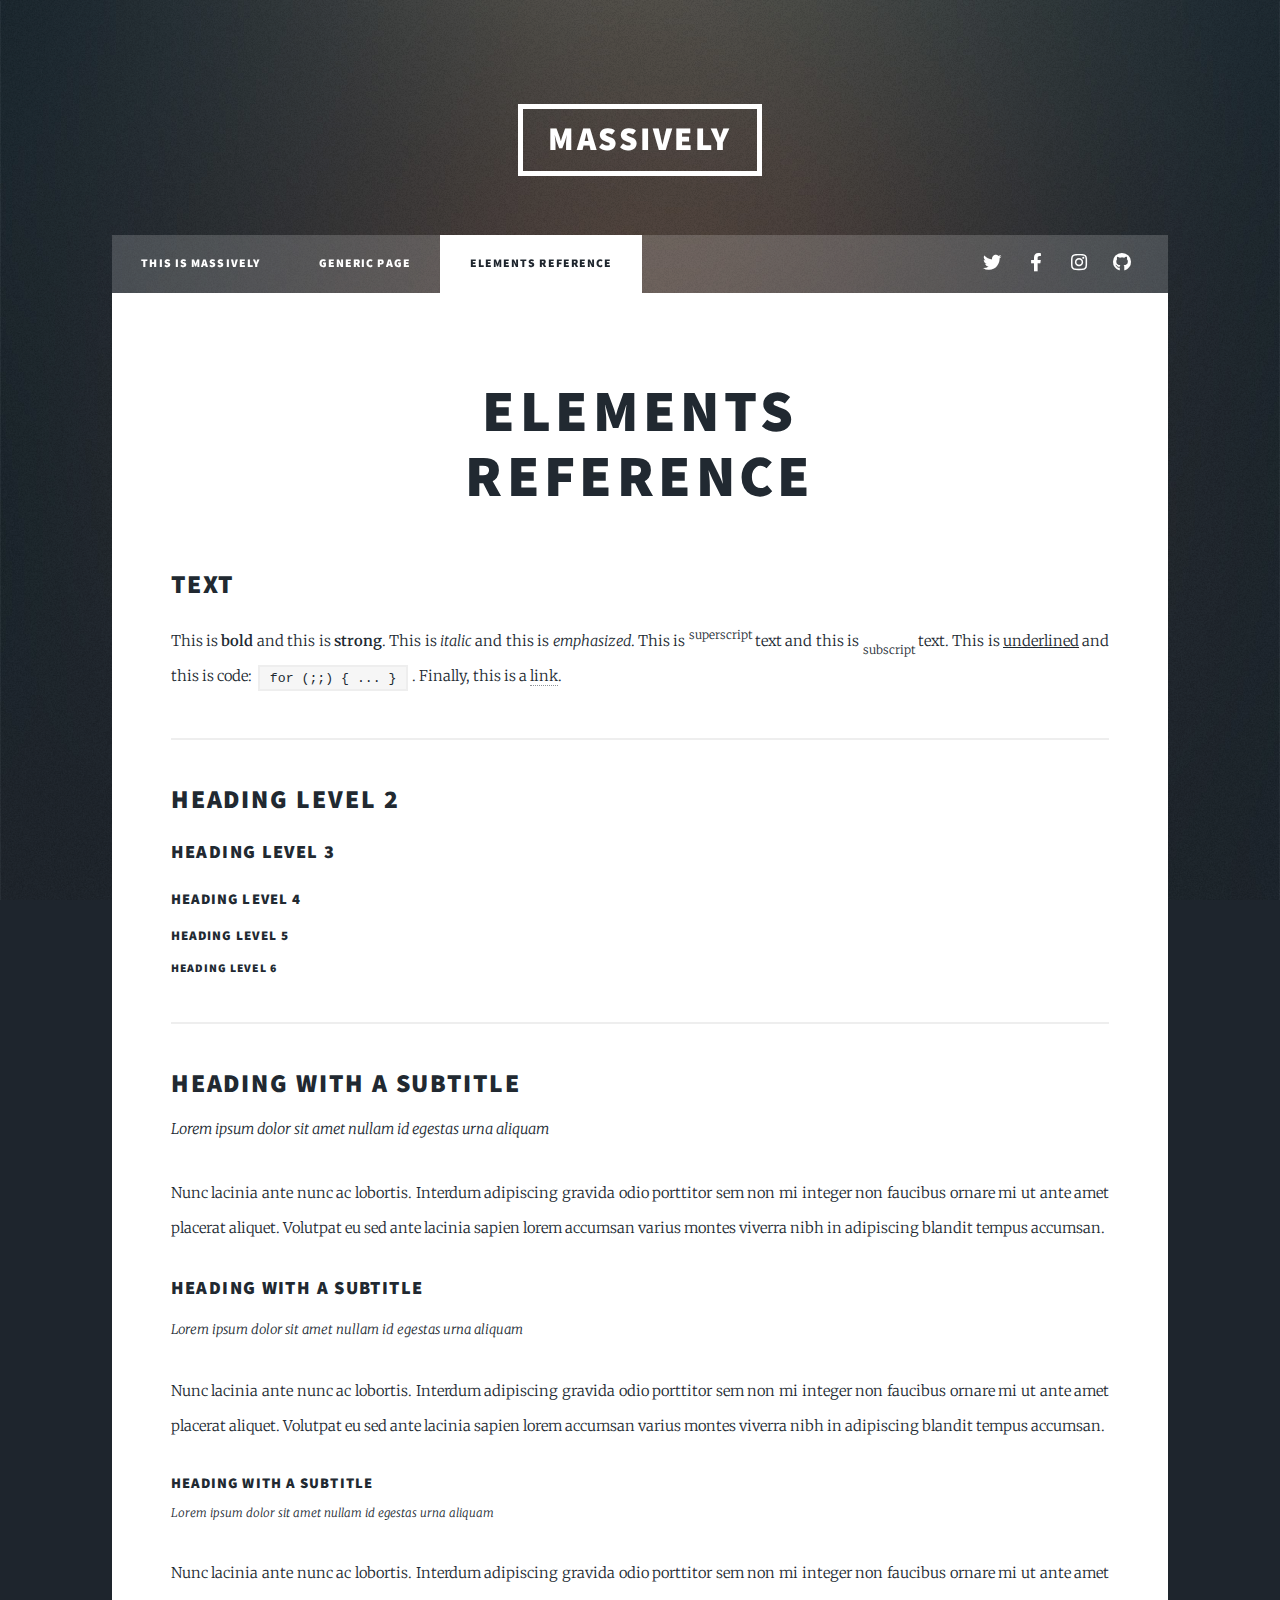
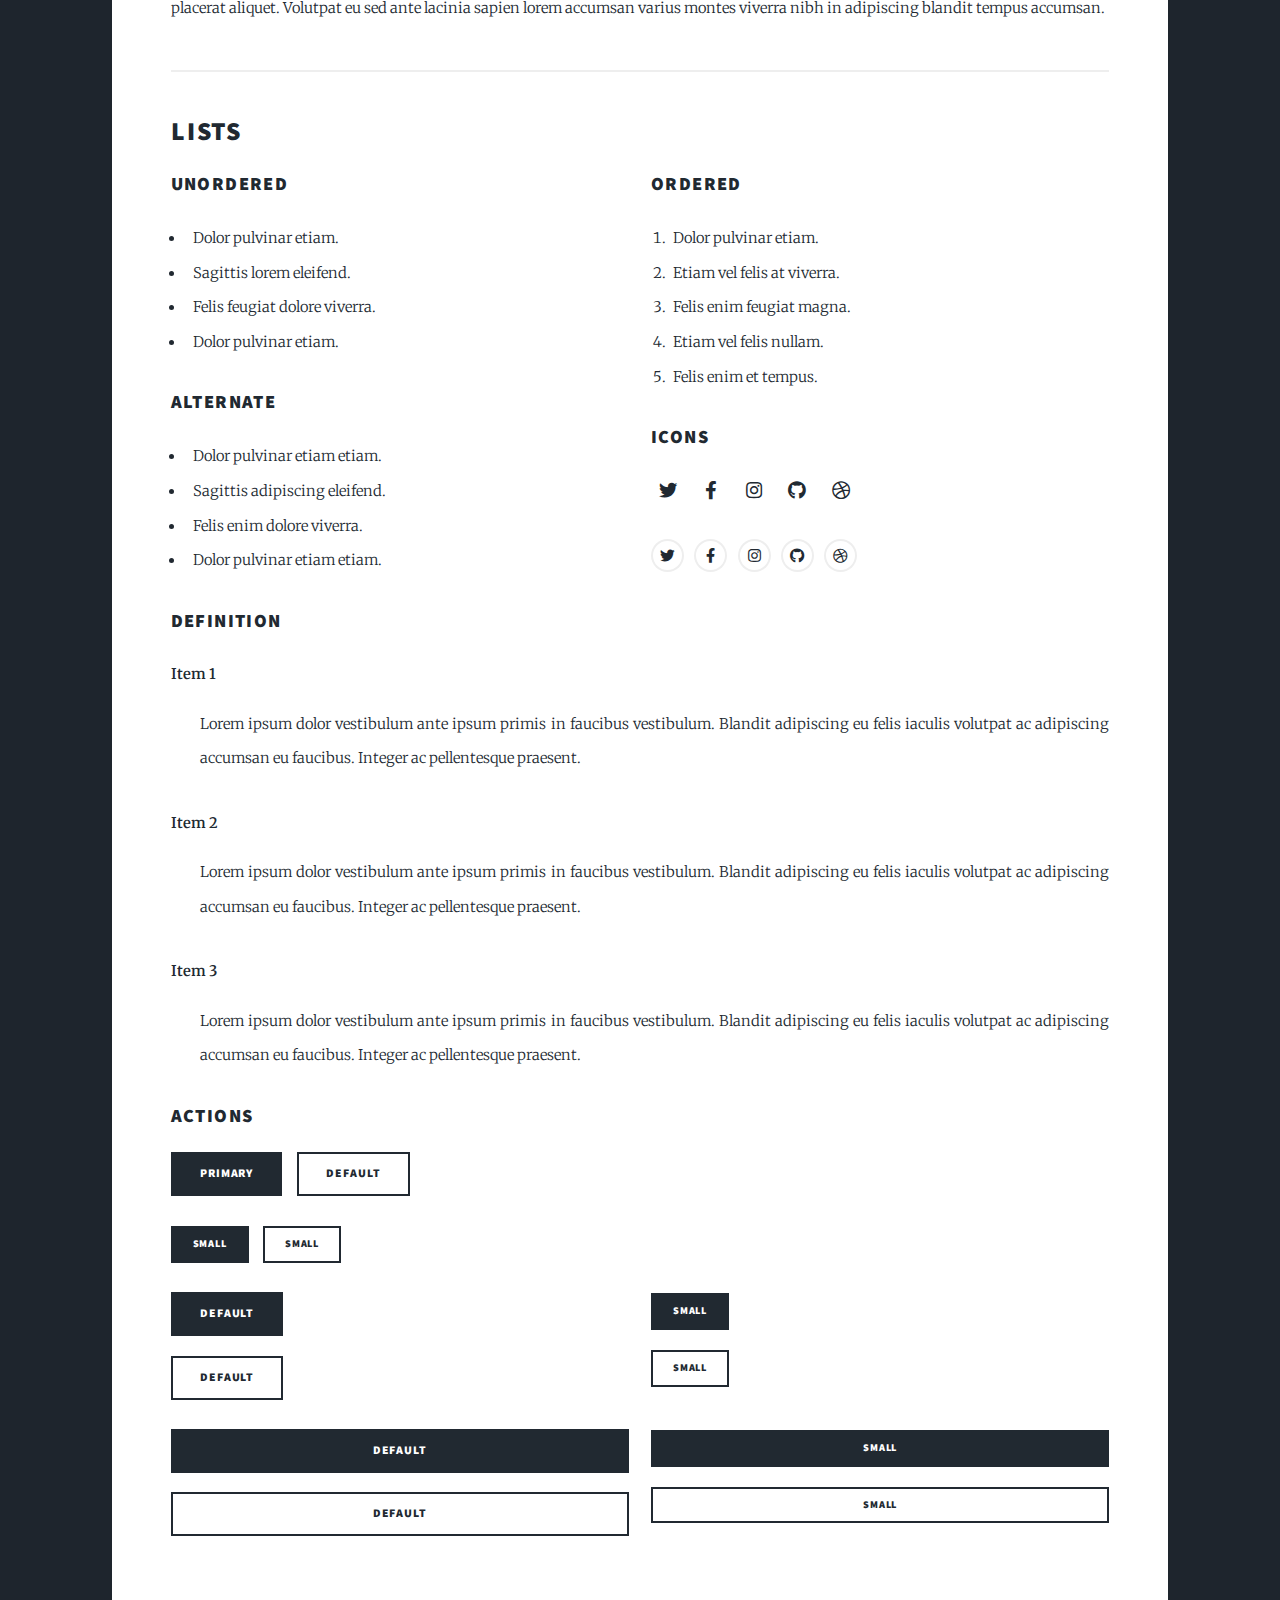
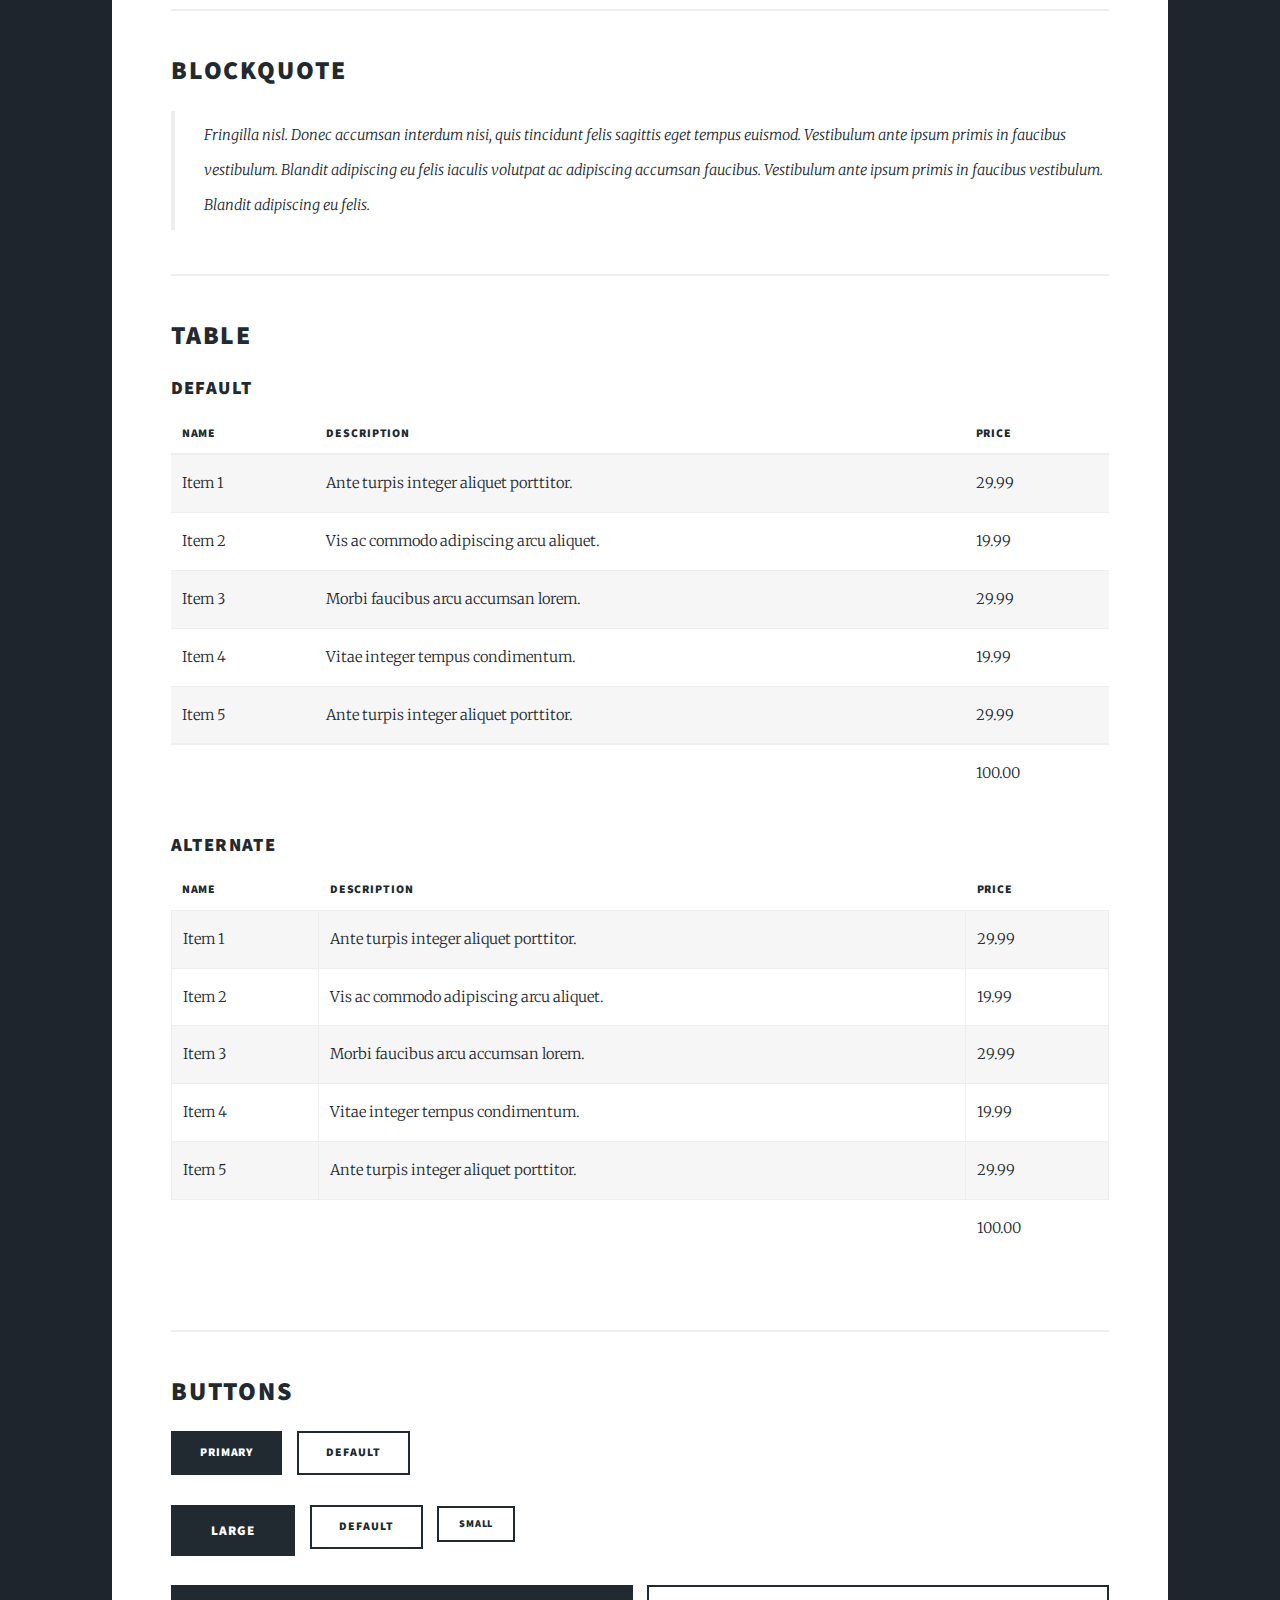
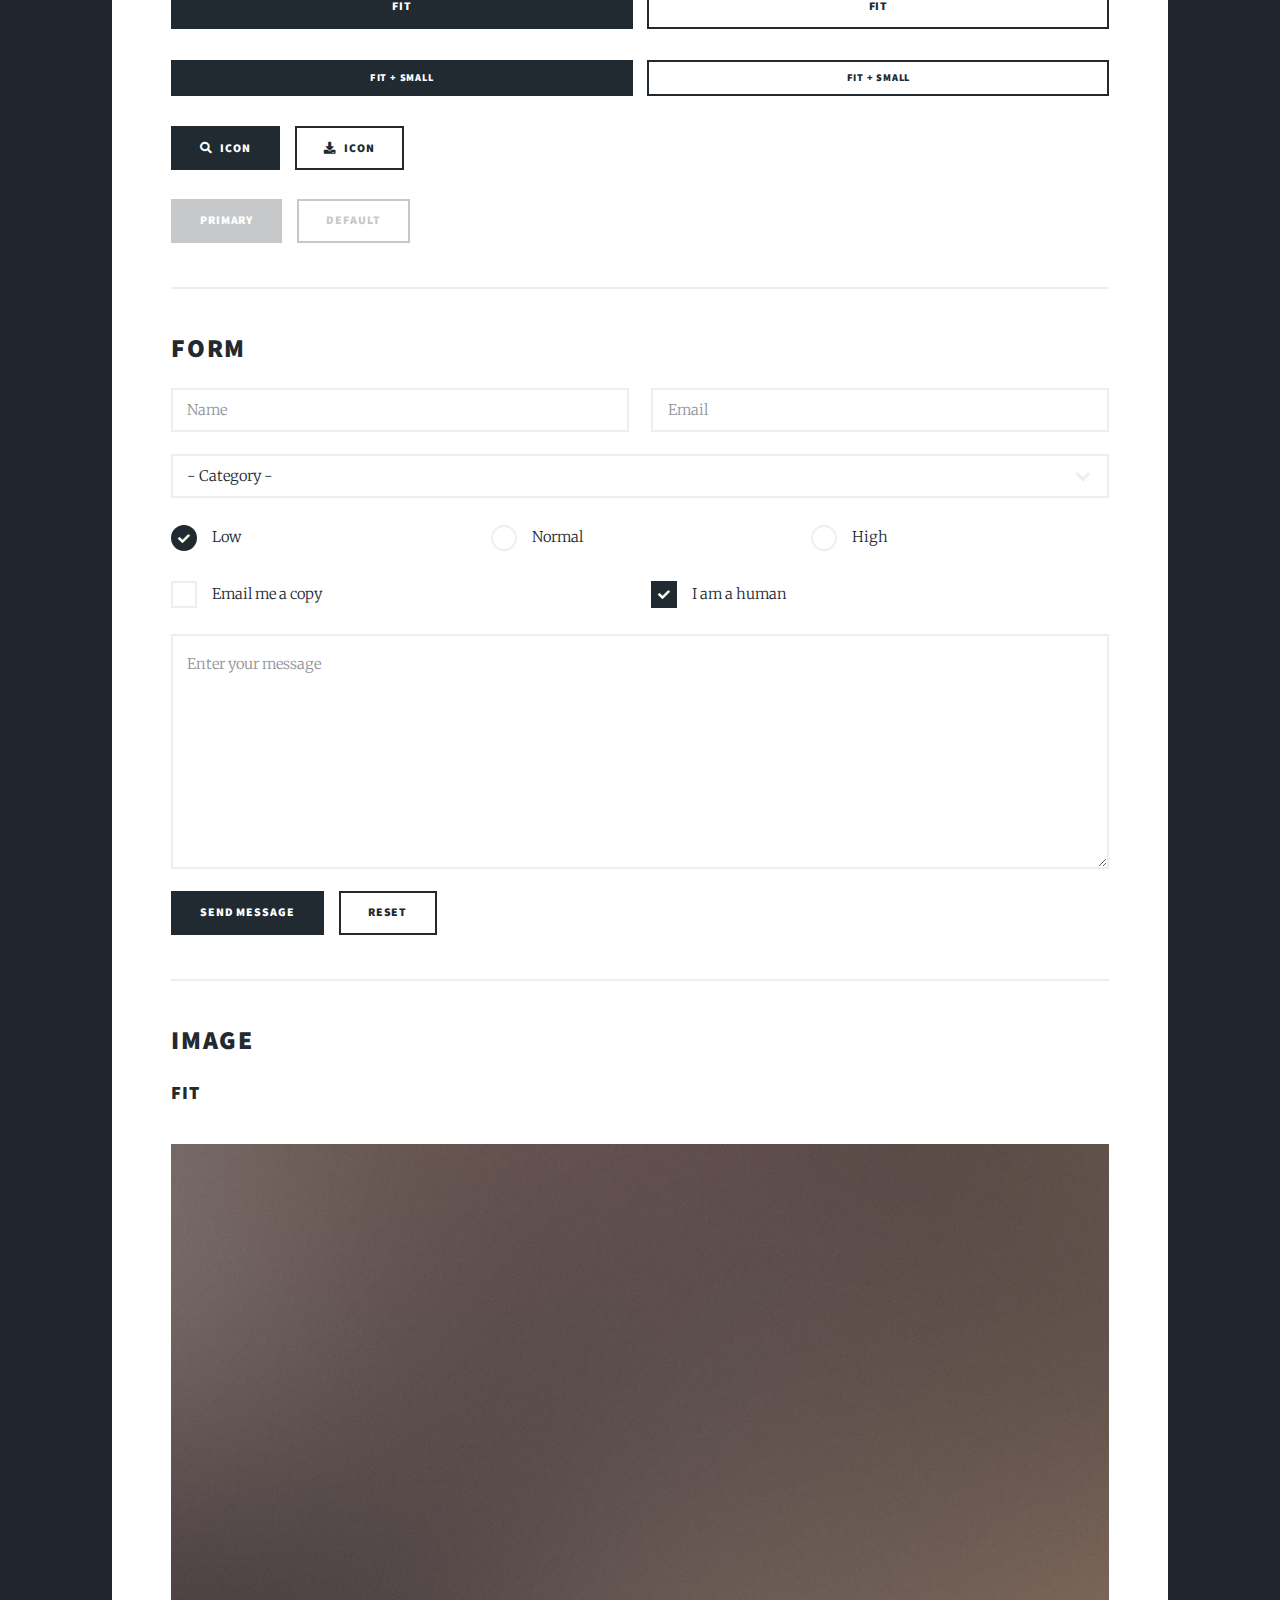
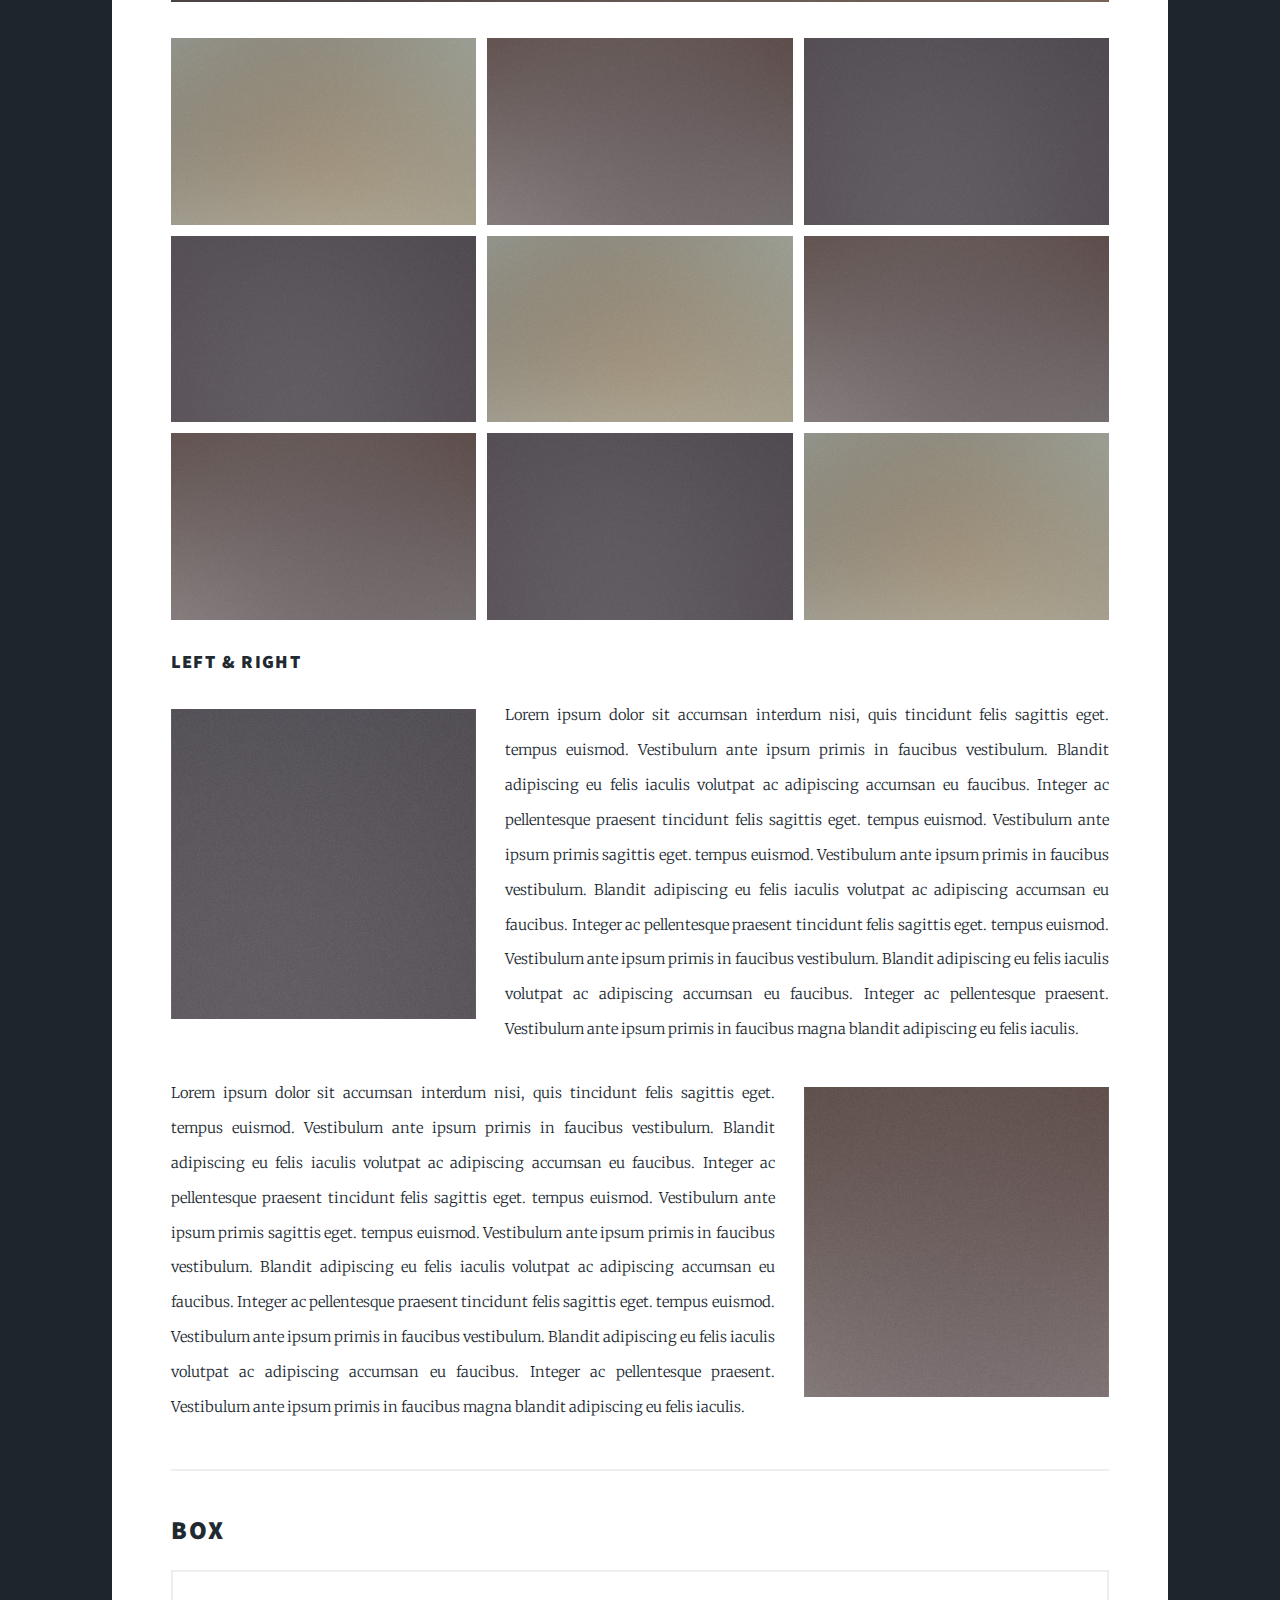
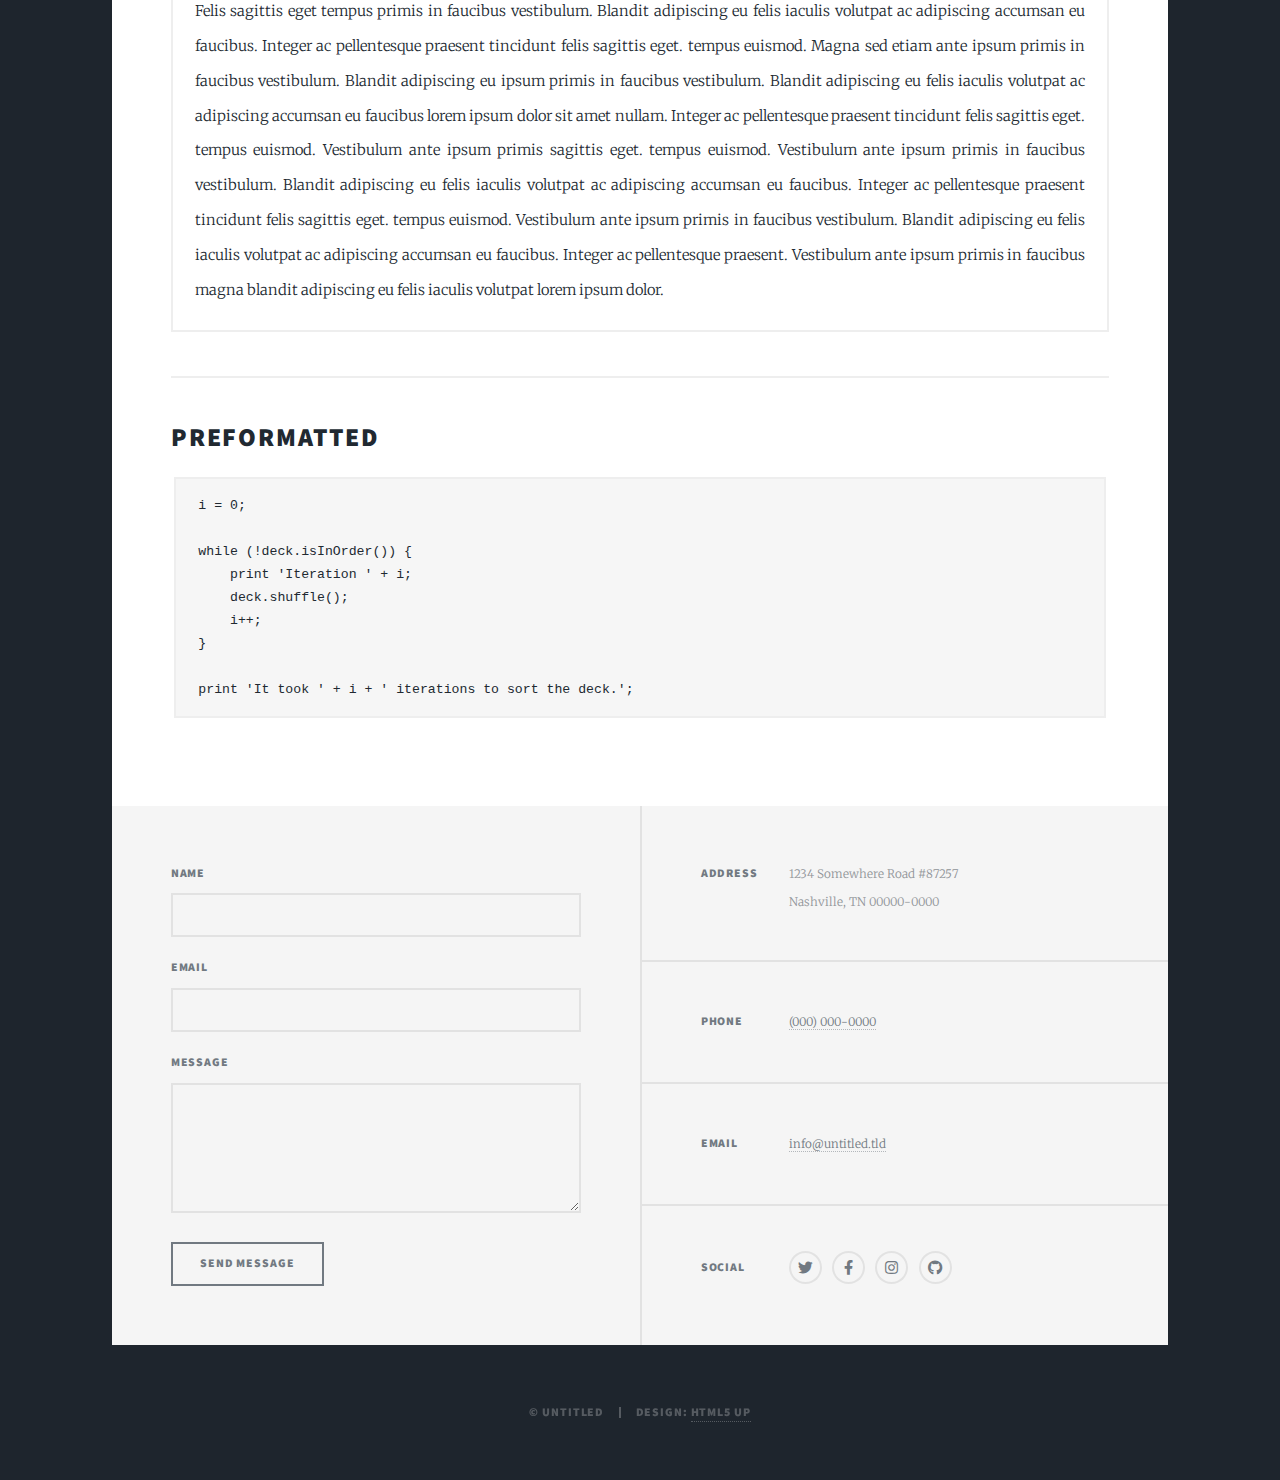
==== elements.html @ 5f114309 "Creation of website" ====
<!DOCTYPE HTML>
<!--
	Massively by HTML5 UP
	html5up.net | @ajlkn
	Free for personal and commercial use under the CCA 3.0 license (html5up.net/license)
-->
<html>
	<head>
		<title>Elements Reference - Massively by HTML5 UP</title>
		<meta charset="utf-8" />
		<meta name="viewport" content="width=device-width, initial-scale=1, user-scalable=no" />
		<link rel="stylesheet" href="assets/css/main.css" />
		<noscript><link rel="stylesheet" href="assets/css/noscript.css" /></noscript>
	</head>
	<body class="is-preload">

		<!-- Wrapper -->
			<div id="wrapper">

				<!-- Header -->
					<header id="header">
						<a href="index.html" class="logo">Massively</a>
					</header>

				<!-- Nav -->
					<nav id="nav">
						<ul class="links">
							<li><a href="index.html">This is Massively</a></li>
							<li><a href="generic.html">Generic Page</a></li>
							<li class="active"><a href="elements.html">Elements Reference</a></li>
						</ul>
						<ul class="icons">
							<li><a href="#" class="icon brands fa-twitter"><span class="label">Twitter</span></a></li>
							<li><a href="#" class="icon brands fa-facebook-f"><span class="label">Facebook</span></a></li>
							<li><a href="#" class="icon brands fa-instagram"><span class="label">Instagram</span></a></li>
							<li><a href="#" class="icon brands fa-github"><span class="label">GitHub</span></a></li>
						</ul>
					</nav>

				<!-- Main -->
					<div id="main">

						<!-- Post -->
							<section class="post">
								<header class="major">
									<h1>Elements<br />
									Reference</h1>
								</header>

								<!-- Text stuff -->
									<h2>Text</h2>
									<p>This is <b>bold</b> and this is <strong>strong</strong>. This is <i>italic</i> and this is <em>emphasized</em>.
									This is <sup>superscript</sup> text and this is <sub>subscript</sub> text.
									This is <u>underlined</u> and this is code: <code>for (;;) { ... }</code>.
									Finally, this is a <a href="#">link</a>.</p>
									<hr />
									<h2>Heading Level 2</h2>
									<h3>Heading Level 3</h3>
									<h4>Heading Level 4</h4>
									<h5>Heading Level 5</h5>
									<h6>Heading Level 6</h6>
									<hr />
									<header>
										<h2>Heading with a Subtitle</h2>
										<p>Lorem ipsum dolor sit amet nullam id egestas urna aliquam</p>
									</header>
									<p>Nunc lacinia ante nunc ac lobortis. Interdum adipiscing gravida odio porttitor sem non mi integer non faucibus ornare mi ut ante amet placerat aliquet. Volutpat eu sed ante lacinia sapien lorem accumsan varius montes viverra nibh in adipiscing blandit tempus accumsan.</p>
									<header>
										<h3>Heading with a Subtitle</h3>
										<p>Lorem ipsum dolor sit amet nullam id egestas urna aliquam</p>
									</header>
									<p>Nunc lacinia ante nunc ac lobortis. Interdum adipiscing gravida odio porttitor sem non mi integer non faucibus ornare mi ut ante amet placerat aliquet. Volutpat eu sed ante lacinia sapien lorem accumsan varius montes viverra nibh in adipiscing blandit tempus accumsan.</p>
									<header>
										<h4>Heading with a Subtitle</h4>
										<p>Lorem ipsum dolor sit amet nullam id egestas urna aliquam</p>
									</header>
									<p>Nunc lacinia ante nunc ac lobortis. Interdum adipiscing gravida odio porttitor sem non mi integer non faucibus ornare mi ut ante amet placerat aliquet. Volutpat eu sed ante lacinia sapien lorem accumsan varius montes viverra nibh in adipiscing blandit tempus accumsan.</p>

									<hr />

								<!-- Lists -->
									<h2>Lists</h2>
									<div class="row">
										<div class="col-6 col-12-small">

											<h3>Unordered</h3>
											<ul>
												<li>Dolor pulvinar etiam.</li>
												<li>Sagittis lorem eleifend.</li>
												<li>Felis feugiat dolore viverra.</li>
												<li>Dolor pulvinar etiam.</li>
											</ul>

											<h3>Alternate</h3>
											<ul class="alt">
												<li>Dolor pulvinar etiam etiam.</li>
												<li>Sagittis adipiscing eleifend.</li>
												<li>Felis enim dolore viverra.</li>
												<li>Dolor pulvinar etiam etiam.</li>
											</ul>

										</div>
										<div class="col-6 col-12-small">

											<h3>Ordered</h3>
											<ol>
												<li>Dolor pulvinar etiam.</li>
												<li>Etiam vel felis at viverra.</li>
												<li>Felis enim feugiat magna.</li>
												<li>Etiam vel felis nullam.</li>
												<li>Felis enim et tempus.</li>
											</ol>

											<h3>Icons</h3>
											<ul class="icons">
												<li><a href="#" class="icon brands fa-twitter"><span class="label">Twitter</span></a></li>
												<li><a href="#" class="icon brands fa-facebook-f"><span class="label">Facebook</span></a></li>
												<li><a href="#" class="icon brands fa-instagram"><span class="label">Instagram</span></a></li>
												<li><a href="#" class="icon brands fa-github"><span class="label">Github</span></a></li>
												<li><a href="#" class="icon brands fa-dribbble"><span class="label">Dribbble</span></a></li>
											</ul>
											<ul class="icons alt">
												<li><a href="#" class="icon brands alt fa-twitter"><span class="label">Twitter</span></a></li>
												<li><a href="#" class="icon brands alt fa-facebook-f"><span class="label">Facebook</span></a></li>
												<li><a href="#" class="icon brands alt fa-instagram"><span class="label">Instagram</span></a></li>
												<li><a href="#" class="icon brands alt fa-github"><span class="label">Github</span></a></li>
												<li><a href="#" class="icon brands alt fa-dribbble"><span class="label">Dribbble</span></a></li>
											</ul>

										</div>
									</div>
									<h3>Definition</h3>
									<dl>
										<dt>Item 1</dt>
										<dd>
											<p>Lorem ipsum dolor vestibulum ante ipsum primis in faucibus vestibulum. Blandit adipiscing eu felis iaculis volutpat ac adipiscing accumsan eu faucibus. Integer ac pellentesque praesent.</p>
										</dd>
										<dt>Item 2</dt>
										<dd>
											<p>Lorem ipsum dolor vestibulum ante ipsum primis in faucibus vestibulum. Blandit adipiscing eu felis iaculis volutpat ac adipiscing accumsan eu faucibus. Integer ac pellentesque praesent.</p>
										</dd>
										<dt>Item 3</dt>
										<dd>
											<p>Lorem ipsum dolor vestibulum ante ipsum primis in faucibus vestibulum. Blandit adipiscing eu felis iaculis volutpat ac adipiscing accumsan eu faucibus. Integer ac pellentesque praesent.</p>
										</dd>
									</dl>

									<h3>Actions</h3>
									<ul class="actions">
										<li><a href="#" class="button primary">Primary</a></li>
										<li><a href="#" class="button">Default</a></li>
									</ul>
									<ul class="actions small">
										<li><a href="#" class="button primary small">Small</a></li>
										<li><a href="#" class="button small">Small</a></li>
									</ul>
									<div class="row">
										<div class="col-6 col-12-small">
											<ul class="actions stacked">
												<li><a href="#" class="button primary">Default</a></li>
												<li><a href="#" class="button">Default</a></li>
											</ul>
										</div>
										<div class="col-6 col-12-small">
											<ul class="actions stacked">
												<li><a href="#" class="button primary small">Small</a></li>
												<li><a href="#" class="button small">Small</a></li>
											</ul>
										</div>
									</div>
									<div class="row">
										<div class="col-6 col-12-small">
											<ul class="actions stacked">
												<li><a href="#" class="button primary fit">Default</a></li>
												<li><a href="#" class="button fit">Default</a></li>
											</ul>
										</div>
										<div class="col-6 col-12-small">
											<ul class="actions stacked">
												<li><a href="#" class="button primary small fit">Small</a></li>
												<li><a href="#" class="button small fit">Small</a></li>
											</ul>
										</div>
									</div>

									<hr />

								<!-- Blockquote -->
									<h2>Blockquote</h2>
									<blockquote>Fringilla nisl. Donec accumsan interdum nisi, quis tincidunt felis sagittis eget tempus euismod. Vestibulum ante ipsum primis in faucibus vestibulum. Blandit adipiscing eu felis iaculis volutpat ac adipiscing accumsan faucibus. Vestibulum ante ipsum primis in faucibus vestibulum. Blandit adipiscing eu felis.</blockquote>

									<hr />

								<!-- Table -->
									<h2>Table</h2>

									<h3>Default</h3>
									<div class="table-wrapper">
										<table>
											<thead>
												<tr>
													<th>Name</th>
													<th>Description</th>
													<th>Price</th>
												</tr>
											</thead>
											<tbody>
												<tr>
													<td>Item 1</td>
													<td>Ante turpis integer aliquet porttitor.</td>
													<td>29.99</td>
												</tr>
												<tr>
													<td>Item 2</td>
													<td>Vis ac commodo adipiscing arcu aliquet.</td>
													<td>19.99</td>
												</tr>
												<tr>
													<td>Item 3</td>
													<td> Morbi faucibus arcu accumsan lorem.</td>
													<td>29.99</td>
												</tr>
												<tr>
													<td>Item 4</td>
													<td>Vitae integer tempus condimentum.</td>
													<td>19.99</td>
												</tr>
												<tr>
													<td>Item 5</td>
													<td>Ante turpis integer aliquet porttitor.</td>
													<td>29.99</td>
												</tr>
											</tbody>
											<tfoot>
												<tr>
													<td colspan="2"></td>
													<td>100.00</td>
												</tr>
											</tfoot>
										</table>
									</div>

									<h3>Alternate</h3>
									<div class="table-wrapper">
										<table class="alt">
											<thead>
												<tr>
													<th>Name</th>
													<th>Description</th>
													<th>Price</th>
												</tr>
											</thead>
											<tbody>
												<tr>
													<td>Item 1</td>
													<td>Ante turpis integer aliquet porttitor.</td>
													<td>29.99</td>
												</tr>
												<tr>
													<td>Item 2</td>
													<td>Vis ac commodo adipiscing arcu aliquet.</td>
													<td>19.99</td>
												</tr>
												<tr>
													<td>Item 3</td>
													<td> Morbi faucibus arcu accumsan lorem.</td>
													<td>29.99</td>
												</tr>
												<tr>
													<td>Item 4</td>
													<td>Vitae integer tempus condimentum.</td>
													<td>19.99</td>
												</tr>
												<tr>
													<td>Item 5</td>
													<td>Ante turpis integer aliquet porttitor.</td>
													<td>29.99</td>
												</tr>
											</tbody>
											<tfoot>
												<tr>
													<td colspan="2"></td>
													<td>100.00</td>
												</tr>
											</tfoot>
										</table>
									</div>

									<hr />

								<!-- Buttons -->
									<h2>Buttons</h2>
									<ul class="actions">
										<li><a href="#" class="button primary">Primary</a></li>
										<li><a href="#" class="button">Default</a></li>
									</ul>
									<ul class="actions">
										<li><a href="#" class="button primary large">Large</a></li>
										<li><a href="#" class="button">Default</a></li>
										<li><a href="#" class="button small">Small</a></li>
									</ul>
									<ul class="actions fit">
										<li><a href="#" class="button primary fit">Fit</a></li>
										<li><a href="#" class="button fit">Fit</a></li>
									</ul>
									<ul class="actions fit small">
										<li><a href="#" class="button primary fit small">Fit + Small</a></li>
										<li><a href="#" class="button fit small">Fit + Small</a></li>
									</ul>
									<ul class="actions">
										<li><a href="#" class="button primary icon solid fa-search">Icon</a></li>
										<li><a href="#" class="button icon solid fa-download">Icon</a></li>
									</ul>
									<ul class="actions">
										<li><span class="button primary disabled">Primary</span></li>
										<li><span class="button disabled">Default</span></li>
									</ul>

									<hr />

								<!-- Form -->
									<h2>Form</h2>

									<form method="post" action="#">
										<div class="row gtr-uniform">
											<div class="col-6 col-12-xsmall">
												<input type="text" name="demo-name" id="demo-name" value="" placeholder="Name" />
											</div>
											<div class="col-6 col-12-xsmall">
												<input type="email" name="demo-email" id="demo-email" value="" placeholder="Email" />
											</div>
											<!-- Break -->
											<div class="col-12">
												<select name="demo-category" id="demo-category">
													<option value="">- Category -</option>
													<option value="1">Manufacturing</option>
													<option value="1">Shipping</option>
													<option value="1">Administration</option>
													<option value="1">Human Resources</option>
												</select>
											</div>
											<!-- Break -->
											<div class="col-4 col-12-small">
												<input type="radio" id="demo-priority-low" name="demo-priority" checked>
												<label for="demo-priority-low">Low</label>
											</div>
											<div class="col-4 col-12-small">
												<input type="radio" id="demo-priority-normal" name="demo-priority">
												<label for="demo-priority-normal">Normal</label>
											</div>
											<div class="col-4 col-12-small">
												<input type="radio" id="demo-priority-high" name="demo-priority">
												<label for="demo-priority-high">High</label>
											</div>
											<!-- Break -->
											<div class="col-6 col-12-small">
												<input type="checkbox" id="demo-copy" name="demo-copy">
												<label for="demo-copy">Email me a copy</label>
											</div>
											<div class="col-6 col-12-small">
												<input type="checkbox" id="demo-human" name="demo-human" checked>
												<label for="demo-human">I am a human</label>
											</div>
											<!-- Break -->
											<div class="col-12">
												<textarea name="demo-message" id="demo-message" placeholder="Enter your message" rows="6"></textarea>
											</div>
											<!-- Break -->
											<div class="col-12">
												<ul class="actions">
													<li><input type="submit" value="Send Message" class="primary" /></li>
													<li><input type="reset" value="Reset" /></li>
												</ul>
											</div>
										</div>
									</form>

									<hr />

								<!-- Image -->
									<h2>Image</h2>

									<h3>Fit</h3>
									<span class="image fit"><img src="images/pic01.jpg" alt="" /></span>
									<div class="box alt">
										<div class="row gtr-50 gtr-uniform">
											<div class="col-4"><span class="image fit"><img src="images/pic02.jpg" alt="" /></span></div>
											<div class="col-4"><span class="image fit"><img src="images/pic03.jpg" alt="" /></span></div>
											<div class="col-4"><span class="image fit"><img src="images/pic04.jpg" alt="" /></span></div>
											<!-- Break -->
											<div class="col-4"><span class="image fit"><img src="images/pic04.jpg" alt="" /></span></div>
											<div class="col-4"><span class="image fit"><img src="images/pic02.jpg" alt="" /></span></div>
											<div class="col-4"><span class="image fit"><img src="images/pic03.jpg" alt="" /></span></div>
											<!-- Break -->
											<div class="col-4"><span class="image fit"><img src="images/pic03.jpg" alt="" /></span></div>
											<div class="col-4"><span class="image fit"><img src="images/pic04.jpg" alt="" /></span></div>
											<div class="col-4"><span class="image fit"><img src="images/pic02.jpg" alt="" /></span></div>
										</div>
									</div>

									<h3>Left &amp; Right</h3>
									<p><span class="image left"><img src="images/pic08.jpg" alt="" /></span>Lorem ipsum dolor sit accumsan interdum nisi, quis tincidunt felis sagittis eget. tempus euismod. Vestibulum ante ipsum primis in faucibus vestibulum. Blandit adipiscing eu felis iaculis volutpat ac adipiscing accumsan eu faucibus. Integer ac pellentesque praesent tincidunt felis sagittis eget. tempus euismod. Vestibulum ante ipsum primis sagittis eget. tempus euismod. Vestibulum ante ipsum primis in faucibus vestibulum. Blandit adipiscing eu felis iaculis volutpat ac adipiscing accumsan eu faucibus. Integer ac pellentesque praesent tincidunt felis sagittis eget. tempus euismod. Vestibulum ante ipsum primis in faucibus vestibulum. Blandit adipiscing eu felis iaculis volutpat ac adipiscing accumsan eu faucibus. Integer ac pellentesque praesent. Vestibulum ante ipsum primis in faucibus magna blandit adipiscing eu felis iaculis.</p>
									<p><span class="image right"><img src="images/pic09.jpg" alt="" /></span>Lorem ipsum dolor sit accumsan interdum nisi, quis tincidunt felis sagittis eget. tempus euismod. Vestibulum ante ipsum primis in faucibus vestibulum. Blandit adipiscing eu felis iaculis volutpat ac adipiscing accumsan eu faucibus. Integer ac pellentesque praesent tincidunt felis sagittis eget. tempus euismod. Vestibulum ante ipsum primis sagittis eget. tempus euismod. Vestibulum ante ipsum primis in faucibus vestibulum. Blandit adipiscing eu felis iaculis volutpat ac adipiscing accumsan eu faucibus. Integer ac pellentesque praesent tincidunt felis sagittis eget. tempus euismod. Vestibulum ante ipsum primis in faucibus vestibulum. Blandit adipiscing eu felis iaculis volutpat ac adipiscing accumsan eu faucibus. Integer ac pellentesque praesent. Vestibulum ante ipsum primis in faucibus magna blandit adipiscing eu felis iaculis.</p>

									<hr />

								<!-- Box -->
									<h2>Box</h2>
									<div class="box">
										<p>Felis sagittis eget tempus primis in faucibus vestibulum. Blandit adipiscing eu felis iaculis volutpat ac adipiscing accumsan eu faucibus. Integer ac pellentesque praesent tincidunt felis sagittis eget. tempus euismod. Magna sed etiam ante ipsum primis in faucibus vestibulum. Blandit adipiscing eu ipsum primis in faucibus vestibulum. Blandit adipiscing eu felis iaculis volutpat ac adipiscing accumsan eu faucibus lorem ipsum dolor sit amet nullam. Integer ac pellentesque praesent tincidunt felis sagittis eget. tempus euismod. Vestibulum ante ipsum primis sagittis eget. tempus euismod. Vestibulum ante ipsum primis in faucibus vestibulum. Blandit adipiscing eu felis iaculis volutpat ac adipiscing accumsan eu faucibus. Integer ac pellentesque praesent tincidunt felis sagittis eget. tempus euismod. Vestibulum ante ipsum primis in faucibus vestibulum. Blandit adipiscing eu felis iaculis volutpat ac adipiscing accumsan eu faucibus. Integer ac pellentesque praesent. Vestibulum ante ipsum primis in faucibus magna blandit adipiscing eu felis iaculis volutpat lorem ipsum dolor.</p>
									</div>

									<hr />

								<!-- Preformatted Code -->
									<h2>Preformatted</h2>
									<pre><code>i = 0;

while (!deck.isInOrder()) {
    print 'Iteration ' + i;
    deck.shuffle();
    i++;
}

print 'It took ' + i + ' iterations to sort the deck.';
</code></pre>

							</section>

					</div>

				<!-- Footer -->
					<footer id="footer">
						<section>
							<form method="post" action="#">
								<div class="fields">
									<div class="field">
										<label for="name">Name</label>
										<input type="text" name="name" id="name" />
									</div>
									<div class="field">
										<label for="email">Email</label>
										<input type="text" name="email" id="email" />
									</div>
									<div class="field">
										<label for="message">Message</label>
										<textarea name="message" id="message" rows="3"></textarea>
									</div>
								</div>
								<ul class="actions">
									<li><input type="submit" value="Send Message" /></li>
								</ul>
							</form>
						</section>
						<section class="split contact">
							<section class="alt">
								<h3>Address</h3>
								<p>1234 Somewhere Road #87257<br />
								Nashville, TN 00000-0000</p>
							</section>
							<section>
								<h3>Phone</h3>
								<p><a href="#">(000) 000-0000</a></p>
							</section>
							<section>
								<h3>Email</h3>
								<p><a href="#">info@untitled.tld</a></p>
							</section>
							<section>
								<h3>Social</h3>
								<ul class="icons alt">
									<li><a href="#" class="icon brands alt fa-twitter"><span class="label">Twitter</span></a></li>
									<li><a href="#" class="icon brands alt fa-facebook-f"><span class="label">Facebook</span></a></li>
									<li><a href="#" class="icon brands alt fa-instagram"><span class="label">Instagram</span></a></li>
									<li><a href="#" class="icon brands alt fa-github"><span class="label">GitHub</span></a></li>
								</ul>
							</section>
						</section>
					</footer>

				<!-- Copyright -->
					<div id="copyright">
						<ul><li>&copy; Untitled</li><li>Design: <a href="https://html5up.net">HTML5 UP</a></li></ul>
					</div>

			</div>

		<!-- Scripts -->
			<script src="assets/js/jquery.min.js"></script>
			<script src="assets/js/jquery.scrollex.min.js"></script>
			<script src="assets/js/jquery.scrolly.min.js"></script>
			<script src="assets/js/browser.min.js"></script>
			<script src="assets/js/breakpoints.min.js"></script>
			<script src="assets/js/util.js"></script>
			<script src="assets/js/main.js"></script>

	</body>
</html>
---- assets/css/main.css ----
@import url(fontawesome-all.min.css);
@import url("https://fonts.googleapis.com/css?family=Merriweather:300,700,300italic,700italic|Source+Sans+Pro:900");

/*
	Massively by HTML5 UP
	html5up.net | @ajlkn
	Free for personal and commercial use under the CCA 3.0 license (html5up.net/license)
*/

html, body, div, span, applet, object,
iframe, h1, h2, h3, h4, h5, h6, p, blockquote,
pre, a, abbr, acronym, address, big, cite,
code, del, dfn, em, img, ins, kbd, q, s, samp,
small, strike, strong, sub, sup, tt, var, b,
u, i, center, dl, dt, dd, ol, ul, li, fieldset,
form, label, legend, table, caption, tbody,
tfoot, thead, tr, th, td, article, aside,
canvas, details, embed, figure, figcaption,
footer, header, hgroup, menu, nav, output, ruby,
section, summary, time, mark, audio, video {
	margin: 0;
	padding: 0;
	border: 0;
	font-size: 100%;
	font: inherit;
	vertical-align: baseline;}

article, aside, details, figcaption, figure,
footer, header, hgroup, menu, nav, section {
	display: block;}

body {
	line-height: 1;
}

ol, ul {
	list-style: none;
}

blockquote, q {
	quotes: none;
}

	blockquote:before, blockquote:after, q:before, q:after {
		content: '';
		content: none;
	}

table {
	border-collapse: collapse;
	border-spacing: 0;
}

body {
	-webkit-text-size-adjust: none;
}

mark {
	background-color: transparent;
	color: inherit;
}

input::-moz-focus-inner {
	border: 0;
	padding: 0;
}

input, select, textarea {
	-moz-appearance: none;
	-webkit-appearance: none;
	-ms-appearance: none;
	appearance: none;
}

/* Basic */

	@-ms-viewport {
		width: device-width;
	}

	body {
		-ms-overflow-style: scrollbar;
	}

	@media screen and (max-width: 480px) {

		html, body {
			min-width: 320px;
		}

	}

	html {
		box-sizing: border-box;
	}

	*, *:before, *:after {
		box-sizing: inherit;
	}

	body {
		background-color: #1e252d;
	}

		body.is-preload *, body.is-preload *:before, body.is-preload *:after {
			-moz-animation: none !important;
			-webkit-animation: none !important;
			-ms-animation: none !important;
			animation: none !important;
			-moz-transition: none !important;
			-webkit-transition: none !important;
			-ms-transition: none !important;
			transition: none !important;
		}

/* Type */

	html {
		font-size: 16pt;
	}

		@media screen and (max-width: 1680px) {

			html {
				font-size: 12pt;
			}

		}

		@media screen and (max-width: 1280px) {

			html {
				font-size: 11pt;
			}

		}

		@media screen and (max-width: 360px) {

			html {
				font-size: 10pt;
			}

		}

	body {
		color: #212931;
	}

	body, input, select, textarea {
		font-family: "Merriweather", Georgia, serif;
		font-weight: 300;
		font-size: 1rem;
		line-height: 2.375;
	}

	a {
		-moz-transition: color 0.2s ease-in-out, background-color 0.2s ease-in-out, border-color 0.2s ease-in-out, box-shadow 0.2s ease-in-out;
		-webkit-transition: color 0.2s ease-in-out, background-color 0.2s ease-in-out, border-color 0.2s ease-in-out, box-shadow 0.2s ease-in-out;
		-ms-transition: color 0.2s ease-in-out, background-color 0.2s ease-in-out, border-color 0.2s ease-in-out, box-shadow 0.2s ease-in-out;
		transition: color 0.2s ease-in-out, background-color 0.2s ease-in-out, border-color 0.2s ease-in-out, box-shadow 0.2s ease-in-out;
		border-bottom: dotted 1px;
		text-decoration: none;
	}

		a:hover {
			border-bottom-color: transparent;
		}

	strong, b {
		font-weight: 600;
	}

	em, i {
		font-style: italic;
	}

	p {
		text-align: justify;
		margin: 0 0 2rem 0;
	}

	h1, h2, h3, h4, h5, h6 {
		font-family: "Source Sans Pro", Helvetica, sans-serif;
		font-weight: 900;
		line-height: 1.5;
		letter-spacing: 0.075em;
		text-transform: uppercase;
		margin: 0 0 1rem 0;
	}

		h1 a, h2 a, h3 a, h4 a, h5 a, h6 a {
			border-bottom: 0;
			color: inherit;
			text-decoration: none;
		}

	h1 {
		font-size: 4rem;
		line-height: 1.1;
		margin: 0 0 2rem 0;
	}

	h2 {
		font-size: 1.75rem;
		line-height: 1.3;
		margin: 0 0 1.5rem 0;
	}

	h3 {
		font-size: 1.25rem;
		margin: 0 0 1.5rem 0;
	}

	h4 {
		font-size: 1rem;
	}

	h5 {
		font-size: 0.9rem;
	}

	h6 {
		font-size: 0.8rem;
	}

	sub {
		font-size: 0.8rem;
		position: relative;
		top: 0.5rem;
	}

	sup {
		font-size: 0.8rem;
		position: relative;
		top: -0.5rem;
	}

	blockquote {
		border-left: solid 4px;
		font-style: italic;
		margin: 0 0 2rem 0;
		padding: 0.5rem 0 0.5rem 2rem;
	}

	code {
		border: solid 2px;
		font-family: "Courier New", monospace;
		font-size: 0.9rem;
		margin: 0 0.25rem;
		padding: 0.25rem 0.65rem;
	}

	pre {
		-webkit-overflow-scrolling: touch;
		font-family: "Courier New", monospace;
		font-size: 0.9rem;
		margin: 0 0 2rem 0;
	}

		pre code {
			display: block;
			line-height: 1.75;
			padding: 1rem 1.5rem;
			overflow-x: auto;
		}

	hr {
		border: 0;
		border-bottom: solid 2px;
		margin: 3rem 0;
	}

		hr.major {
			margin: 5rem 0;
		}

	.align-left {
		text-align: left;
	}

	.align-center {
		text-align: center;
	}

	.align-right {
		text-align: right;
	}

	input, select, textarea {
		color: #212931;
	}

	a {
		color: #212931;
		border-bottom-color: rgba(33, 41, 49, 0.5);
	}

		a:hover {
			border-bottom-color: transparent;
			color: #18bfef !important;
		}

	strong, b {
		color: #212931;
	}

	h1, h2, h3, h4, h5, h6 {
		color: #212931;
	}

	blockquote {
		border-left-color: #eeeeee;
	}

	code {
		background: rgba(220, 220, 220, 0.25);
		border-color: #eeeeee;
	}

	hr {
		border-bottom-color: #eeeeee;
	}

/* Row */

	.row {
		display: flex;
		flex-wrap: wrap;
		box-sizing: border-box;
		align-items: stretch;
	}

		.row > * {
			box-sizing: border-box;
		}

		.row.gtr-uniform > * > :last-child {
			margin-bottom: 0;
		}

		.row.aln-left {
			justify-content: flex-start;
		}

		.row.aln-center {
			justify-content: center;
		}

		.row.aln-right {
			justify-content: flex-end;
		}

		.row.aln-top {
			align-items: flex-start;
		}

		.row.aln-middle {
			align-items: center;
		}

		.row.aln-bottom {
			align-items: flex-end;
		}

		.row > .imp {
			order: -1;
		}

		.row > .col-1 {
			width: 8.33333%;
		}

		.row > .off-1 {
			margin-left: 8.33333%;
		}

		.row > .col-2 {
			width: 16.66667%;
		}

		.row > .off-2 {
			margin-left: 16.66667%;
		}

		.row > .col-3 {
			width: 25%;
		}

		.row > .off-3 {
			margin-left: 25%;
		}

		.row > .col-4 {
			width: 33.33333%;
		}

		.row > .off-4 {
			margin-left: 33.33333%;
		}

		.row > .col-5 {
			width: 41.66667%;
		}

		.row > .off-5 {
			margin-left: 41.66667%;
		}

		.row > .col-6 {
			width: 50%;
		}

		.row > .off-6 {
			margin-left: 50%;
		}

		.row > .col-7 {
			width: 58.33333%;
		}

		.row > .off-7 {
			margin-left: 58.33333%;
		}

		.row > .col-8 {
			width: 66.66667%;
		}

		.row > .off-8 {
			margin-left: 66.66667%;
		}

		.row > .col-9 {
			width: 75%;
		}

		.row > .off-9 {
			margin-left: 75%;
		}

		.row > .col-10 {
			width: 83.33333%;
		}

		.row > .off-10 {
			margin-left: 83.33333%;
		}

		.row > .col-11 {
			width: 91.66667%;
		}

		.row > .off-11 {
			margin-left: 91.66667%;
		}

		.row > .col-12 {
			width: 100%;
		}

		.row > .off-12 {
			margin-left: 100%;
		}

		.row.gtr-0 {
			margin-top: 0;
			margin-left: 0rem;
		}

			.row.gtr-0 > * {
				padding: 0 0 0 0rem;
			}

			.row.gtr-0.gtr-uniform {
				margin-top: 0rem;
			}

				.row.gtr-0.gtr-uniform > * {
					padding-top: 0rem;
				}

		.row.gtr-25 {
			margin-top: 0;
			margin-left: -0.375rem;
		}

			.row.gtr-25 > * {
				padding: 0 0 0 0.375rem;
			}

			.row.gtr-25.gtr-uniform {
				margin-top: -0.375rem;
			}

				.row.gtr-25.gtr-uniform > * {
					padding-top: 0.375rem;
				}

		.row.gtr-50 {
			margin-top: 0;
			margin-left: -0.75rem;
		}

			.row.gtr-50 > * {
				padding: 0 0 0 0.75rem;
			}

			.row.gtr-50.gtr-uniform {
				margin-top: -0.75rem;
			}

				.row.gtr-50.gtr-uniform > * {
					padding-top: 0.75rem;
				}

		.row {
			margin-top: 0;
			margin-left: -1.5rem;
		}

			.row > * {
				padding: 0 0 0 1.5rem;
			}

			.row.gtr-uniform {
				margin-top: -1.5rem;
			}

				.row.gtr-uniform > * {
					padding-top: 1.5rem;
				}

		.row.gtr-150 {
			margin-top: 0;
			margin-left: -2.25rem;
		}

			.row.gtr-150 > * {
				padding: 0 0 0 2.25rem;
			}

			.row.gtr-150.gtr-uniform {
				margin-top: -2.25rem;
			}

				.row.gtr-150.gtr-uniform > * {
					padding-top: 2.25rem;
				}

		.row.gtr-200 {
			margin-top: 0;
			margin-left: -3rem;
		}

			.row.gtr-200 > * {
				padding: 0 0 0 3rem;
			}

			.row.gtr-200.gtr-uniform {
				margin-top: -3rem;
			}

				.row.gtr-200.gtr-uniform > * {
					padding-top: 3rem;
				}

		@media screen and (max-width: 1680px) {

			.row {
				display: flex;
				flex-wrap: wrap;
				box-sizing: border-box;
				align-items: stretch;
			}

				.row > * {
					box-sizing: border-box;
				}

				.row.gtr-uniform > * > :last-child {
					margin-bottom: 0;
				}

				.row.aln-left {
					justify-content: flex-start;
				}

				.row.aln-center {
					justify-content: center;
				}

				.row.aln-right {
					justify-content: flex-end;
				}

				.row.aln-top {
					align-items: flex-start;
				}

				.row.aln-middle {
					align-items: center;
				}

				.row.aln-bottom {
					align-items: flex-end;
				}

				.row > .imp-xlarge {
					order: -1;
				}

				.row > .col-1-xlarge {
					width: 8.33333%;
				}

				.row > .off-1-xlarge {
					margin-left: 8.33333%;
				}

				.row > .col-2-xlarge {
					width: 16.66667%;
				}

				.row > .off-2-xlarge {
					margin-left: 16.66667%;
				}

				.row > .col-3-xlarge {
					width: 25%;
				}

				.row > .off-3-xlarge {
					margin-left: 25%;
				}

				.row > .col-4-xlarge {
					width: 33.33333%;
				}

				.row > .off-4-xlarge {
					margin-left: 33.33333%;
				}

				.row > .col-5-xlarge {
					width: 41.66667%;
				}

				.row > .off-5-xlarge {
					margin-left: 41.66667%;
				}

				.row > .col-6-xlarge {
					width: 50%;
				}

				.row > .off-6-xlarge {
					margin-left: 50%;
				}

				.row > .col-7-xlarge {
					width: 58.33333%;
				}

				.row > .off-7-xlarge {
					margin-left: 58.33333%;
				}

				.row > .col-8-xlarge {
					width: 66.66667%;
				}

				.row > .off-8-xlarge {
					margin-left: 66.66667%;
				}

				.row > .col-9-xlarge {
					width: 75%;
				}

				.row > .off-9-xlarge {
					margin-left: 75%;
				}

				.row > .col-10-xlarge {
					width: 83.33333%;
				}

				.row > .off-10-xlarge {
					margin-left: 83.33333%;
				}

				.row > .col-11-xlarge {
					width: 91.66667%;
				}

				.row > .off-11-xlarge {
					margin-left: 91.66667%;
				}

				.row > .col-12-xlarge {
					width: 100%;
				}

				.row > .off-12-xlarge {
					margin-left: 100%;
				}

				.row.gtr-0 {
					margin-top: 0;
					margin-left: 0rem;
				}

					.row.gtr-0 > * {
						padding: 0 0 0 0rem;
					}

					.row.gtr-0.gtr-uniform {
						margin-top: 0rem;
					}

						.row.gtr-0.gtr-uniform > * {
							padding-top: 0rem;
						}

				.row.gtr-25 {
					margin-top: 0;
					margin-left: -0.375rem;
				}

					.row.gtr-25 > * {
						padding: 0 0 0 0.375rem;
					}

					.row.gtr-25.gtr-uniform {
						margin-top: -0.375rem;
					}

						.row.gtr-25.gtr-uniform > * {
							padding-top: 0.375rem;
						}

				.row.gtr-50 {
					margin-top: 0;
					margin-left: -0.75rem;
				}

					.row.gtr-50 > * {
						padding: 0 0 0 0.75rem;
					}

					.row.gtr-50.gtr-uniform {
						margin-top: -0.75rem;
					}

						.row.gtr-50.gtr-uniform > * {
							padding-top: 0.75rem;
						}

				.row {
					margin-top: 0;
					margin-left: -1.5rem;
				}

					.row > * {
						padding: 0 0 0 1.5rem;
					}

					.row.gtr-uniform {
						margin-top: -1.5rem;
					}

						.row.gtr-uniform > * {
							padding-top: 1.5rem;
						}

				.row.gtr-150 {
					margin-top: 0;
					margin-left: -2.25rem;
				}

					.row.gtr-150 > * {
						padding: 0 0 0 2.25rem;
					}

					.row.gtr-150.gtr-uniform {
						margin-top: -2.25rem;
					}

						.row.gtr-150.gtr-uniform > * {
							padding-top: 2.25rem;
						}

				.row.gtr-200 {
					margin-top: 0;
					margin-left: -3rem;
				}

					.row.gtr-200 > * {
						padding: 0 0 0 3rem;
					}

					.row.gtr-200.gtr-uniform {
						margin-top: -3rem;
					}

						.row.gtr-200.gtr-uniform > * {
							padding-top: 3rem;
						}

		}

		@media screen and (max-width: 1280px) {

			.row {
				display: flex;
				flex-wrap: wrap;
				box-sizing: border-box;
				align-items: stretch;
			}

				.row > * {
					box-sizing: border-box;
				}

				.row.gtr-uniform > * > :last-child {
					margin-bottom: 0;
				}

				.row.aln-left {
					justify-content: flex-start;
				}

				.row.aln-center {
					justify-content: center;
				}

				.row.aln-right {
					justify-content: flex-end;
				}

				.row.aln-top {
					align-items: flex-start;
				}

				.row.aln-middle {
					align-items: center;
				}

				.row.aln-bottom {
					align-items: flex-end;
				}

				.row > .imp-large {
					order: -1;
				}

				.row > .col-1-large {
					width: 8.33333%;
				}

				.row > .off-1-large {
					margin-left: 8.33333%;
				}

				.row > .col-2-large {
					width: 16.66667%;
				}

				.row > .off-2-large {
					margin-left: 16.66667%;
				}

				.row > .col-3-large {
					width: 25%;
				}

				.row > .off-3-large {
					margin-left: 25%;
				}

				.row > .col-4-large {
					width: 33.33333%;
				}

				.row > .off-4-large {
					margin-left: 33.33333%;
				}

				.row > .col-5-large {
					width: 41.66667%;
				}

				.row > .off-5-large {
					margin-left: 41.66667%;
				}

				.row > .col-6-large {
					width: 50%;
				}

				.row > .off-6-large {
					margin-left: 50%;
				}

				.row > .col-7-large {
					width: 58.33333%;
				}

				.row > .off-7-large {
					margin-left: 58.33333%;
				}

				.row > .col-8-large {
					width: 66.66667%;
				}

				.row > .off-8-large {
					margin-left: 66.66667%;
				}

				.row > .col-9-large {
					width: 75%;
				}

				.row > .off-9-large {
					margin-left: 75%;
				}

				.row > .col-10-large {
					width: 83.33333%;
				}

				.row > .off-10-large {
					margin-left: 83.33333%;
				}

				.row > .col-11-large {
					width: 91.66667%;
				}

				.row > .off-11-large {
					margin-left: 91.66667%;
				}

				.row > .col-12-large {
					width: 100%;
				}

				.row > .off-12-large {
					margin-left: 100%;
				}

				.row.gtr-0 {
					margin-top: 0;
					margin-left: 0rem;
				}

					.row.gtr-0 > * {
						padding: 0 0 0 0rem;
					}

					.row.gtr-0.gtr-uniform {
						margin-top: 0rem;
					}

						.row.gtr-0.gtr-uniform > * {
							padding-top: 0rem;
						}

				.row.gtr-25 {
					margin-top: 0;
					margin-left: -0.375rem;
				}

					.row.gtr-25 > * {
						padding: 0 0 0 0.375rem;
					}

					.row.gtr-25.gtr-uniform {
						margin-top: -0.375rem;
					}

						.row.gtr-25.gtr-uniform > * {
							padding-top: 0.375rem;
						}

				.row.gtr-50 {
					margin-top: 0;
					margin-left: -0.75rem;
				}

					.row.gtr-50 > * {
						padding: 0 0 0 0.75rem;
					}

					.row.gtr-50.gtr-uniform {
						margin-top: -0.75rem;
					}

						.row.gtr-50.gtr-uniform > * {
							padding-top: 0.75rem;
						}

				.row {
					margin-top: 0;
					margin-left: -1.5rem;
				}

					.row > * {
						padding: 0 0 0 1.5rem;
					}

					.row.gtr-uniform {
						margin-top: -1.5rem;
					}

						.row.gtr-uniform > * {
							padding-top: 1.5rem;
						}

				.row.gtr-150 {
					margin-top: 0;
					margin-left: -2.25rem;
				}

					.row.gtr-150 > * {
						padding: 0 0 0 2.25rem;
					}

					.row.gtr-150.gtr-uniform {
						margin-top: -2.25rem;
					}

						.row.gtr-150.gtr-uniform > * {
							padding-top: 2.25rem;
						}

				.row.gtr-200 {
					margin-top: 0;
					margin-left: -3rem;
				}

					.row.gtr-200 > * {
						padding: 0 0 0 3rem;
					}

					.row.gtr-200.gtr-uniform {
						margin-top: -3rem;
					}

						.row.gtr-200.gtr-uniform > * {
							padding-top: 3rem;
						}

		}

		@media screen and (max-width: 980px) {

			.row {
				display: flex;
				flex-wrap: wrap;
				box-sizing: border-box;
				align-items: stretch;
			}

				.row > * {
					box-sizing: border-box;
				}

				.row.gtr-uniform > * > :last-child {
					margin-bottom: 0;
				}

				.row.aln-left {
					justify-content: flex-start;
				}

				.row.aln-center {
					justify-content: center;
				}

				.row.aln-right {
					justify-content: flex-end;
				}

				.row.aln-top {
					align-items: flex-start;
				}

				.row.aln-middle {
					align-items: center;
				}

				.row.aln-bottom {
					align-items: flex-end;
				}

				.row > .imp-medium {
					order: -1;
				}

				.row > .col-1-medium {
					width: 8.33333%;
				}

				.row > .off-1-medium {
					margin-left: 8.33333%;
				}

				.row > .col-2-medium {
					width: 16.66667%;
				}

				.row > .off-2-medium {
					margin-left: 16.66667%;
				}

				.row > .col-3-medium {
					width: 25%;
				}

				.row > .off-3-medium {
					margin-left: 25%;
				}

				.row > .col-4-medium {
					width: 33.33333%;
				}

				.row > .off-4-medium {
					margin-left: 33.33333%;
				}

				.row > .col-5-medium {
					width: 41.66667%;
				}

				.row > .off-5-medium {
					margin-left: 41.66667%;
				}

				.row > .col-6-medium {
					width: 50%;
				}

				.row > .off-6-medium {
					margin-left: 50%;
				}

				.row > .col-7-medium {
					width: 58.33333%;
				}

				.row > .off-7-medium {
					margin-left: 58.33333%;
				}

				.row > .col-8-medium {
					width: 66.66667%;
				}

				.row > .off-8-medium {
					margin-left: 66.66667%;
				}

				.row > .col-9-medium {
					width: 75%;
				}

				.row > .off-9-medium {
					margin-left: 75%;
				}

				.row > .col-10-medium {
					width: 83.33333%;
				}

				.row > .off-10-medium {
					margin-left: 83.33333%;
				}

				.row > .col-11-medium {
					width: 91.66667%;
				}

				.row > .off-11-medium {
					margin-left: 91.66667%;
				}

				.row > .col-12-medium {
					width: 100%;
				}

				.row > .off-12-medium {
					margin-left: 100%;
				}

				.row.gtr-0 {
					margin-top: 0;
					margin-left: 0rem;
				}

					.row.gtr-0 > * {
						padding: 0 0 0 0rem;
					}

					.row.gtr-0.gtr-uniform {
						margin-top: 0rem;
					}

						.row.gtr-0.gtr-uniform > * {
							padding-top: 0rem;
						}

				.row.gtr-25 {
					margin-top: 0;
					margin-left: -0.375rem;
				}

					.row.gtr-25 > * {
						padding: 0 0 0 0.375rem;
					}

					.row.gtr-25.gtr-uniform {
						margin-top: -0.375rem;
					}

						.row.gtr-25.gtr-uniform > * {
							padding-top: 0.375rem;
						}

				.row.gtr-50 {
					margin-top: 0;
					margin-left: -0.75rem;
				}

					.row.gtr-50 > * {
						padding: 0 0 0 0.75rem;
					}

					.row.gtr-50.gtr-uniform {
						margin-top: -0.75rem;
					}

						.row.gtr-50.gtr-uniform > * {
							padding-top: 0.75rem;
						}

				.row {
					margin-top: 0;
					margin-left: -1.5rem;
				}

					.row > * {
						padding: 0 0 0 1.5rem;
					}

					.row.gtr-uniform {
						margin-top: -1.5rem;
					}

						.row.gtr-uniform > * {
							padding-top: 1.5rem;
						}

				.row.gtr-150 {
					margin-top: 0;
					margin-left: -2.25rem;
				}

					.row.gtr-150 > * {
						padding: 0 0 0 2.25rem;
					}

					.row.gtr-150.gtr-uniform {
						margin-top: -2.25rem;
					}

						.row.gtr-150.gtr-uniform > * {
							padding-top: 2.25rem;
						}

				.row.gtr-200 {
					margin-top: 0;
					margin-left: -3rem;
				}

					.row.gtr-200 > * {
						padding: 0 0 0 3rem;
					}

					.row.gtr-200.gtr-uniform {
						margin-top: -3rem;
					}

						.row.gtr-200.gtr-uniform > * {
							padding-top: 3rem;
						}

		}

		@media screen and (max-width: 736px) {

			.row {
				display: flex;
				flex-wrap: wrap;
				box-sizing: border-box;
				align-items: stretch;
			}

				.row > * {
					box-sizing: border-box;
				}

				.row.gtr-uniform > * > :last-child {
					margin-bottom: 0;
				}

				.row.aln-left {
					justify-content: flex-start;
				}

				.row.aln-center {
					justify-content: center;
				}

				.row.aln-right {
					justify-content: flex-end;
				}

				.row.aln-top {
					align-items: flex-start;
				}

				.row.aln-middle {
					align-items: center;
				}

				.row.aln-bottom {
					align-items: flex-end;
				}

				.row > .imp-small {
					order: -1;
				}

				.row > .col-1-small {
					width: 8.33333%;
				}

				.row > .off-1-small {
					margin-left: 8.33333%;
				}

				.row > .col-2-small {
					width: 16.66667%;
				}

				.row > .off-2-small {
					margin-left: 16.66667%;
				}

				.row > .col-3-small {
					width: 25%;
				}

				.row > .off-3-small {
					margin-left: 25%;
				}

				.row > .col-4-small {
					width: 33.33333%;
				}

				.row > .off-4-small {
					margin-left: 33.33333%;
				}

				.row > .col-5-small {
					width: 41.66667%;
				}

				.row > .off-5-small {
					margin-left: 41.66667%;
				}

				.row > .col-6-small {
					width: 50%;
				}

				.row > .off-6-small {
					margin-left: 50%;
				}

				.row > .col-7-small {
					width: 58.33333%;
				}

				.row > .off-7-small {
					margin-left: 58.33333%;
				}

				.row > .col-8-small {
					width: 66.66667%;
				}

				.row > .off-8-small {
					margin-left: 66.66667%;
				}

				.row > .col-9-small {
					width: 75%;
				}

				.row > .off-9-small {
					margin-left: 75%;
				}

				.row > .col-10-small {
					width: 83.33333%;
				}

				.row > .off-10-small {
					margin-left: 83.33333%;
				}

				.row > .col-11-small {
					width: 91.66667%;
				}

				.row > .off-11-small {
					margin-left: 91.66667%;
				}

				.row > .col-12-small {
					width: 100%;
				}

				.row > .off-12-small {
					margin-left: 100%;
				}

				.row.gtr-0 {
					margin-top: 0;
					margin-left: 0rem;
				}

					.row.gtr-0 > * {
						padding: 0 0 0 0rem;
					}

					.row.gtr-0.gtr-uniform {
						margin-top: 0rem;
					}

						.row.gtr-0.gtr-uniform > * {
							padding-top: 0rem;
						}

				.row.gtr-25 {
					margin-top: 0;
					margin-left: -0.375rem;
				}

					.row.gtr-25 > * {
						padding: 0 0 0 0.375rem;
					}

					.row.gtr-25.gtr-uniform {
						margin-top: -0.375rem;
					}

						.row.gtr-25.gtr-uniform > * {
							padding-top: 0.375rem;
						}

				.row.gtr-50 {
					margin-top: 0;
					margin-left: -0.75rem;
				}

					.row.gtr-50 > * {
						padding: 0 0 0 0.75rem;
					}

					.row.gtr-50.gtr-uniform {
						margin-top: -0.75rem;
					}

						.row.gtr-50.gtr-uniform > * {
							padding-top: 0.75rem;
						}

				.row {
					margin-top: 0;
					margin-left: -1.5rem;
				}

					.row > * {
						padding: 0 0 0 1.5rem;
					}

					.row.gtr-uniform {
						margin-top: -1.5rem;
					}

						.row.gtr-uniform > * {
							padding-top: 1.5rem;
						}

				.row.gtr-150 {
					margin-top: 0;
					margin-left: -2.25rem;
				}

					.row.gtr-150 > * {
						padding: 0 0 0 2.25rem;
					}

					.row.gtr-150.gtr-uniform {
						margin-top: -2.25rem;
					}

						.row.gtr-150.gtr-uniform > * {
							padding-top: 2.25rem;
						}

				.row.gtr-200 {
					margin-top: 0;
					margin-left: -3rem;
				}

					.row.gtr-200 > * {
						padding: 0 0 0 3rem;
					}

					.row.gtr-200.gtr-uniform {
						margin-top: -3rem;
					}

						.row.gtr-200.gtr-uniform > * {
							padding-top: 3rem;
						}

		}

		@media screen and (max-width: 480px) {

			.row {
				display: flex;
				flex-wrap: wrap;
				box-sizing: border-box;
				align-items: stretch;
			}

				.row > * {
					box-sizing: border-box;
				}

				.row.gtr-uniform > * > :last-child {
					margin-bottom: 0;
				}

				.row.aln-left {
					justify-content: flex-start;
				}

				.row.aln-center {
					justify-content: center;
				}

				.row.aln-right {
					justify-content: flex-end;
				}

				.row.aln-top {
					align-items: flex-start;
				}

				.row.aln-middle {
					align-items: center;
				}

				.row.aln-bottom {
					align-items: flex-end;
				}

				.row > .imp-xsmall {
					order: -1;
				}

				.row > .col-1-xsmall {
					width: 8.33333%;
				}

				.row > .off-1-xsmall {
					margin-left: 8.33333%;
				}

				.row > .col-2-xsmall {
					width: 16.66667%;
				}

				.row > .off-2-xsmall {
					margin-left: 16.66667%;
				}

				.row > .col-3-xsmall {
					width: 25%;
				}

				.row > .off-3-xsmall {
					margin-left: 25%;
				}

				.row > .col-4-xsmall {
					width: 33.33333%;
				}

				.row > .off-4-xsmall {
					margin-left: 33.33333%;
				}

				.row > .col-5-xsmall {
					width: 41.66667%;
				}

				.row > .off-5-xsmall {
					margin-left: 41.66667%;
				}

				.row > .col-6-xsmall {
					width: 50%;
				}

				.row > .off-6-xsmall {
					margin-left: 50%;
				}

				.row > .col-7-xsmall {
					width: 58.33333%;
				}

				.row > .off-7-xsmall {
					margin-left: 58.33333%;
				}

				.row > .col-8-xsmall {
					width: 66.66667%;
				}

				.row > .off-8-xsmall {
					margin-left: 66.66667%;
				}

				.row > .col-9-xsmall {
					width: 75%;
				}

				.row > .off-9-xsmall {
					margin-left: 75%;
				}

				.row > .col-10-xsmall {
					width: 83.33333%;
				}

				.row > .off-10-xsmall {
					margin-left: 83.33333%;
				}

				.row > .col-11-xsmall {
					width: 91.66667%;
				}

				.row > .off-11-xsmall {
					margin-left: 91.66667%;
				}

				.row > .col-12-xsmall {
					width: 100%;
				}

				.row > .off-12-xsmall {
					margin-left: 100%;
				}

				.row.gtr-0 {
					margin-top: 0;
					margin-left: 0rem;
				}

					.row.gtr-0 > * {
						padding: 0 0 0 0rem;
					}

					.row.gtr-0.gtr-uniform {
						margin-top: 0rem;
					}

						.row.gtr-0.gtr-uniform > * {
							padding-top: 0rem;
						}

				.row.gtr-25 {
					margin-top: 0;
					margin-left: -0.375rem;
				}

					.row.gtr-25 > * {
						padding: 0 0 0 0.375rem;
					}

					.row.gtr-25.gtr-uniform {
						margin-top: -0.375rem;
					}

						.row.gtr-25.gtr-uniform > * {
							padding-top: 0.375rem;
						}

				.row.gtr-50 {
					margin-top: 0;
					margin-left: -0.75rem;
				}

					.row.gtr-50 > * {
						padding: 0 0 0 0.75rem;
					}

					.row.gtr-50.gtr-uniform {
						margin-top: -0.75rem;
					}

						.row.gtr-50.gtr-uniform > * {
							padding-top: 0.75rem;
						}

				.row {
					margin-top: 0;
					margin-left: -1.5rem;
				}

					.row > * {
						padding: 0 0 0 1.5rem;
					}

					.row.gtr-uniform {
						margin-top: -1.5rem;
					}

						.row.gtr-uniform > * {
							padding-top: 1.5rem;
						}

				.row.gtr-150 {
					margin-top: 0;
					margin-left: -2.25rem;
				}

					.row.gtr-150 > * {
						padding: 0 0 0 2.25rem;
					}

					.row.gtr-150.gtr-uniform {
						margin-top: -2.25rem;
					}

						.row.gtr-150.gtr-uniform > * {
							padding-top: 2.25rem;
						}

				.row.gtr-200 {
					margin-top: 0;
					margin-left: -3rem;
				}

					.row.gtr-200 > * {
						padding: 0 0 0 3rem;
					}

					.row.gtr-200.gtr-uniform {
						margin-top: -3rem;
					}

						.row.gtr-200.gtr-uniform > * {
							padding-top: 3rem;
						}

		}

		@media screen and (max-width: 360px) {

			.row {
				display: flex;
				flex-wrap: wrap;
				box-sizing: border-box;
				align-items: stretch;
			}

				.row > * {
					box-sizing: border-box;
				}

				.row.gtr-uniform > * > :last-child {
					margin-bottom: 0;
				}

				.row.aln-left {
					justify-content: flex-start;
				}

				.row.aln-center {
					justify-content: center;
				}

				.row.aln-right {
					justify-content: flex-end;
				}

				.row.aln-top {
					align-items: flex-start;
				}

				.row.aln-middle {
					align-items: center;
				}

				.row.aln-bottom {
					align-items: flex-end;
				}

				.row > .imp-xxsmall {
					order: -1;
				}

				.row > .col-1-xxsmall {
					width: 8.33333%;
				}

				.row > .off-1-xxsmall {
					margin-left: 8.33333%;
				}

				.row > .col-2-xxsmall {
					width: 16.66667%;
				}

				.row > .off-2-xxsmall {
					margin-left: 16.66667%;
				}

				.row > .col-3-xxsmall {
					width: 25%;
				}

				.row > .off-3-xxsmall {
					margin-left: 25%;
				}

				.row > .col-4-xxsmall {
					width: 33.33333%;
				}

				.row > .off-4-xxsmall {
					margin-left: 33.33333%;
				}

				.row > .col-5-xxsmall {
					width: 41.66667%;
				}

				.row > .off-5-xxsmall {
					margin-left: 41.66667%;
				}

				.row > .col-6-xxsmall {
					width: 50%;
				}

				.row > .off-6-xxsmall {
					margin-left: 50%;
				}

				.row > .col-7-xxsmall {
					width: 58.33333%;
				}

				.row > .off-7-xxsmall {
					margin-left: 58.33333%;
				}

				.row > .col-8-xxsmall {
					width: 66.66667%;
				}

				.row > .off-8-xxsmall {
					margin-left: 66.66667%;
				}

				.row > .col-9-xxsmall {
					width: 75%;
				}

				.row > .off-9-xxsmall {
					margin-left: 75%;
				}

				.row > .col-10-xxsmall {
					width: 83.33333%;
				}

				.row > .off-10-xxsmall {
					margin-left: 83.33333%;
				}

				.row > .col-11-xxsmall {
					width: 91.66667%;
				}

				.row > .off-11-xxsmall {
					margin-left: 91.66667%;
				}

				.row > .col-12-xxsmall {
					width: 100%;
				}

				.row > .off-12-xxsmall {
					margin-left: 100%;
				}

				.row.gtr-0 {
					margin-top: 0;
					margin-left: 0rem;
				}

					.row.gtr-0 > * {
						padding: 0 0 0 0rem;
					}

					.row.gtr-0.gtr-uniform {
						margin-top: 0rem;
					}

						.row.gtr-0.gtr-uniform > * {
							padding-top: 0rem;
						}

				.row.gtr-25 {
					margin-top: 0;
					margin-left: -0.375rem;
				}

					.row.gtr-25 > * {
						padding: 0 0 0 0.375rem;
					}

					.row.gtr-25.gtr-uniform {
						margin-top: -0.375rem;
					}

						.row.gtr-25.gtr-uniform > * {
							padding-top: 0.375rem;
						}

				.row.gtr-50 {
					margin-top: 0;
					margin-left: -0.75rem;
				}

					.row.gtr-50 > * {
						padding: 0 0 0 0.75rem;
					}

					.row.gtr-50.gtr-uniform {
						margin-top: -0.75rem;
					}

						.row.gtr-50.gtr-uniform > * {
							padding-top: 0.75rem;
						}

				.row {
					margin-top: 0;
					margin-left: -1.5rem;
				}

					.row > * {
						padding: 0 0 0 1.5rem;
					}

					.row.gtr-uniform {
						margin-top: -1.5rem;
					}

						.row.gtr-uniform > * {
							padding-top: 1.5rem;
						}

				.row.gtr-150 {
					margin-top: 0;
					margin-left: -2.25rem;
				}

					.row.gtr-150 > * {
						padding: 0 0 0 2.25rem;
					}

					.row.gtr-150.gtr-uniform {
						margin-top: -2.25rem;
					}

						.row.gtr-150.gtr-uniform > * {
							padding-top: 2.25rem;
						}

				.row.gtr-200 {
					margin-top: 0;
					margin-left: -3rem;
				}

					.row.gtr-200 > * {
						padding: 0 0 0 3rem;
					}

					.row.gtr-200.gtr-uniform {
						margin-top: -3rem;
					}

						.row.gtr-200.gtr-uniform > * {
							padding-top: 3rem;
						}

		}

/* Box */

	.box {
		border: solid 2px;
		margin-bottom: 2rem;
		padding: 1.5rem;
	}

		.box > :last-child,
		.box > :last-child > :last-child,
		.box > :last-child > :last-child > :last-child {
			margin-bottom: 0;
		}

		.box.alt {
			border: 0;
			border-radius: 0;
			padding: 0;
		}

	.box {
		border-color: #eeeeee;
	}

/* Button */

	input[type="submit"],
	input[type="reset"],
	input[type="button"],
	button,
	.button {
		-moz-appearance: none;
		-webkit-appearance: none;
		-ms-appearance: none;
		appearance: none;
		-moz-transition: background-color 0.2s ease-in-out, box-shadow 0.2s ease-in-out, color 0.2s ease-in-out;
		-webkit-transition: background-color 0.2s ease-in-out, box-shadow 0.2s ease-in-out, color 0.2s ease-in-out;
		-ms-transition: background-color 0.2s ease-in-out, box-shadow 0.2s ease-in-out, color 0.2s ease-in-out;
		transition: background-color 0.2s ease-in-out, box-shadow 0.2s ease-in-out, color 0.2s ease-in-out;
		border: 0;
		border-radius: 0;
		cursor: pointer;
		display: inline-block;
		font-family: "Source Sans Pro", Helvetica, sans-serif;
		font-size: 0.8rem;
		font-weight: 900;
		letter-spacing: 0.075em;
		height: 3rem;
		line-height: 3rem;
		padding: 0 2rem;
		text-align: center;
		text-decoration: none;
		text-transform: uppercase;
		white-space: nowrap;
	}

		input[type="submit"].icon:before,
		input[type="reset"].icon:before,
		input[type="button"].icon:before,
		button.icon:before,
		.button.icon:before {
			margin-right: 0.5rem;
		}

		input[type="submit"].icon.solo,
		input[type="reset"].icon.solo,
		input[type="button"].icon.solo,
		button.icon.solo,
		.button.icon.solo {
			position: relative;
			width: 4rem;
			height: 4rem;
			line-height: 4rem;
			border-radius: 4rem;
			text-indent: 4rem;
			overflow: hidden;
			padding: 0;
			white-space: nowrap;
		}

			input[type="submit"].icon.solo:before,
			input[type="reset"].icon.solo:before,
			input[type="button"].icon.solo:before,
			button.icon.solo:before,
			.button.icon.solo:before {
				position: absolute;
				display: block;
				top: 0;
				left: 0;
				width: inherit;
				height: inherit;
				line-height: inherit;
				font-size: 1.25rem;
				margin-right: 0;
				text-align: center;
				text-indent: 0;
			}

		input[type="submit"].fit,
		input[type="reset"].fit,
		input[type="button"].fit,
		button.fit,
		.button.fit {
			width: 100%;
		}

		input[type="submit"].small,
		input[type="reset"].small,
		input[type="button"].small,
		button.small,
		.button.small {
			font-size: 0.7rem;
			height: 2.5rem;
			line-height: 2.5rem;
			padding: 0 1.5rem;
		}

		input[type="submit"].large,
		input[type="reset"].large,
		input[type="button"].large,
		button.large,
		.button.large {
			font-size: 0.9rem;
			height: 3.5rem;
			line-height: 3.5rem;
			padding: 0 2.75rem;
		}

		@media screen and (max-width: 980px) {

			input[type="submit"],
			input[type="reset"],
			input[type="button"],
			button,
			.button {
				font-size: 0.9rem;
				height: 3.25rem;
				line-height: 3.25rem;
			}

				input[type="submit"].large,
				input[type="reset"].large,
				input[type="button"].large,
				button.large,
				.button.large {
					font-size: 1rem;
					height: 3.75rem;
					line-height: 3.75rem;
				}

		}

		input[type="submit"].disabled, input[type="submit"]:disabled,
		input[type="reset"].disabled,
		input[type="reset"]:disabled,
		input[type="button"].disabled,
		input[type="button"]:disabled,
		button.disabled,
		button:disabled,
		.button.disabled,
		.button:disabled {
			pointer-events: none;
			opacity: 0.25;
		}

	input[type="submit"],
	input[type="reset"],
	input[type="button"],
	button,
	.button {
		background-color: transparent;
		box-shadow: inset 0 0 0 2px #212931;
		color: #212931 !important;
	}

		input[type="submit"]:hover,
		input[type="reset"]:hover,
		input[type="button"]:hover,
		button:hover,
		.button:hover {
			box-shadow: inset 0 0 0 2px #18bfef;
			color: #18bfef !important;
		}

		input[type="submit"].primary,
		input[type="reset"].primary,
		input[type="button"].primary,
		button.primary,
		.button.primary {
			background-color: #212931;
			box-shadow: none;
			color: #ffffff !important;
		}

			input[type="submit"].primary:hover,
			input[type="reset"].primary:hover,
			input[type="button"].primary:hover,
			button.primary:hover,
			.button.primary:hover {
				background-color: #18bfef;
			}

/* Form */

	form {
		margin: 0 0 2rem 0;
	}

		form > :last-child {
			margin-bottom: 0;
		}

		form > .fields {
			display: -moz-flex;
			display: -webkit-flex;
			display: -ms-flex;
			display: flex;
			-moz-flex-wrap: wrap;
			-webkit-flex-wrap: wrap;
			-ms-flex-wrap: wrap;
			flex-wrap: wrap;
			width: calc(100% + 3rem);
			margin: -1.5rem 0 2rem -1.5rem;
		}

			form > .fields > .field {
				-moz-flex-grow: 0;
				-webkit-flex-grow: 0;
				-ms-flex-grow: 0;
				flex-grow: 0;
				-moz-flex-shrink: 0;
				-webkit-flex-shrink: 0;
				-ms-flex-shrink: 0;
				flex-shrink: 0;
				padding: 1.5rem 0 0 1.5rem;
				width: calc(100% - 1.5rem);
			}

				form > .fields > .field.half {
					width: calc(50% - 0.75rem);
				}

				form > .fields > .field.third {
					width: calc(100%/3 - 0.5rem);
				}

				form > .fields > .field.quarter {
					width: calc(25% - 0.375rem);
				}

		@media screen and (max-width: 480px) {

			form > .fields {
				width: calc(100% + 3rem);
				margin: -1.5rem 0 2rem -1.5rem;
			}

				form > .fields > .field {
					padding: 1.5rem 0 0 1.5rem;
					width: calc(100% - 1.5rem);
				}

					form > .fields > .field.half {
						width: calc(100% - 1.5rem);
					}

					form > .fields > .field.third {
						width: calc(100% - 1.5rem);
					}

					form > .fields > .field.quarter {
						width: calc(100% - 1.5rem);
					}

		}

	label {
		display: block;
		font-family: "Source Sans Pro", Helvetica, sans-serif;
		font-weight: 900;
		line-height: 1.5;
		letter-spacing: 0.075em;
		font-size: 0.8rem;
		text-transform: uppercase;
		margin: 0 0 0.75rem 0;
	}

		@media screen and (max-width: 980px) {

			label {
				font-size: 0.9rem;
			}

		}

	input[type="text"],
	input[type="password"],
	input[type="email"],
	select,
	textarea {
		-moz-appearance: none;
		-webkit-appearance: none;
		-ms-appearance: none;
		appearance: none;
		background: transparent;
		border-radius: 0;
		border: solid 2px;
		color: inherit;
		display: block;
		outline: 0;
		padding: 0 1rem;
		text-decoration: none;
		width: 100%;
	}

		input[type="text"]:invalid,
		input[type="password"]:invalid,
		input[type="email"]:invalid,
		select:invalid,
		textarea:invalid {
			box-shadow: none;
		}

	select {
		background-size: 1.25rem;
		background-repeat: no-repeat;
		background-position: calc(100% - 1rem) center;
		height: 3rem;
		padding-right: 3rem;
		text-overflow: ellipsis;
	}

		select:focus::-ms-value {
			background-color: transparent;
		}

		select::-ms-expand {
			display: none;
		}

	input[type="text"],
	input[type="password"],
	input[type="email"],
	select {
		height: 3rem;
	}

	textarea {
		padding: 0.75rem 1rem;
	}

	input[type="checkbox"],
	input[type="radio"] {
		-moz-appearance: none;
		-webkit-appearance: none;
		-ms-appearance: none;
		appearance: none;
		display: block;
		float: left;
		margin-right: -2rem;
		opacity: 0;
		width: 1rem;
		z-index: -1;
	}

		input[type="checkbox"] + label,
		input[type="radio"] + label {
			text-decoration: none;
			cursor: pointer;
			display: inline-block;
			font-size: 1rem;
			letter-spacing: 0;
			font-family: "Merriweather", Georgia, serif;
			text-transform: none;
			font-weight: 300;
			padding-left: 2.8rem;
			padding-right: 1rem;
			position: relative;
		}

			input[type="checkbox"] + label:before,
			input[type="radio"] + label:before {
				-moz-osx-font-smoothing: grayscale;
				-webkit-font-smoothing: antialiased;
				display: inline-block;
				font-style: normal;
				font-variant: normal;
				text-rendering: auto;
				line-height: 1;
				text-transform: none !important;
				font-family: 'Font Awesome 5 Free';
				font-weight: 900;
			}

			input[type="checkbox"] + label:before,
			input[type="radio"] + label:before {
				border-radius: 0;
				border: solid 2px;
				content: '';
				display: inline-block;
				font-size: 0.8rem;
				height: 1.8rem;
				left: 0;
				line-height: 1.65rem;
				position: absolute;
				text-align: center;
				top: -0.125rem;
				width: 1.8rem;
			}

		input[type="checkbox"]:checked + label:before,
		input[type="radio"]:checked + label:before {
			content: '\f00c';
		}

	input[type="checkbox"] + label:before {
		border-radius: 0;
	}

	input[type="radio"] + label:before {
		border-radius: 100%;
	}

	::-webkit-input-placeholder {
		opacity: 1.0;
	}

	:-moz-placeholder {
		opacity: 1.0;
	}

	::-moz-placeholder {
		opacity: 1.0;
	}

	:-ms-input-placeholder {
		opacity: 1.0;
	}

	label {
		color: #212931;
	}

	input[type="text"],
	input[type="password"],
	input[type="email"],
	select,
	textarea {
		border-color: #eeeeee;
	}

		input[type="text"]:focus,
		input[type="password"]:focus,
		input[type="email"]:focus,
		select:focus,
		textarea:focus {
			border-color: #18bfef;
		}

	select {
		background-image: url("data:image/svg+xml;charset=utf8,%3Csvg xmlns='http://www.w3.org/2000/svg' width='40' height='40' preserveAspectRatio='none' viewBox='0 0 40 40'%3E%3Cpath d='M9.4,12.3l10.4,10.4l10.4-10.4c0.2-0.2,0.5-0.4,0.9-0.4c0.3,0,0.6,0.1,0.9,0.4l3.3,3.3c0.2,0.2,0.4,0.5,0.4,0.9 c0,0.4-0.1,0.6-0.4,0.9L20.7,31.9c-0.2,0.2-0.5,0.4-0.9,0.4c-0.3,0-0.6-0.1-0.9-0.4L4.3,17.3c-0.2-0.2-0.4-0.5-0.4-0.9 c0-0.4,0.1-0.6,0.4-0.9l3.3-3.3c0.2-0.2,0.5-0.4,0.9-0.4S9.1,12.1,9.4,12.3z' fill='%23eeeeee' /%3E%3C/svg%3E");
	}

		select option {
			background-color: #ffffff;
			color: #212931;
		}

	.select-wrapper:before {
		color: #eeeeee;
	}

	input[type="checkbox"] + label,
	input[type="radio"] + label {
		color: #212931;
	}

		input[type="checkbox"] + label:before,
		input[type="radio"] + label:before {
			border-color: #eeeeee;
		}

	input[type="checkbox"]:checked + label:before,
	input[type="radio"]:checked + label:before {
		background-color: #212931;
		border-color: #212931;
		color: #ffffff;
	}

	input[type="checkbox"]:focus + label:before,
	input[type="radio"]:focus + label:before {
		border-color: #18bfef;
	}

	::-webkit-input-placeholder {
		color: #909498 !important;
	}

	:-moz-placeholder {
		color: #909498 !important;
	}

	::-moz-placeholder {
		color: #909498 !important;
	}

	:-ms-input-placeholder {
		color: #909498 !important;
	}

	.formerize-placeholder {
		color: #909498 !important;
	}

/* Icon */

	.icon {
		text-decoration: none;
		border-bottom: none;
		position: relative;
	}

		.icon:before {
			-moz-osx-font-smoothing: grayscale;
			-webkit-font-smoothing: antialiased;
			display: inline-block;
			font-style: normal;
			font-variant: normal;
			text-rendering: auto;
			line-height: 1;
			text-transform: none !important;
			font-family: 'Font Awesome 5 Free';
			font-weight: 400;
		}

		.icon > .label {
			display: none;
		}

		.icon:before {
			line-height: inherit;
		}

		.icon.solid:before {
			font-weight: 900;
		}

		.icon.brands:before {
			font-family: 'Font Awesome 5 Brands';
		}

/* Image */

	.image {
		border: 0;
		display: inline-block;
		position: relative;
	}

		.image img {
			display: block;
		}

		.image.left, .image.right {
			max-width: 40%;
		}

			.image.left img, .image.right img {
				width: 100%;
			}

		.image.left {
			float: left;
			margin: 0 2rem 2rem 0;
			top: 0.75rem;
		}

		.image.right {
			float: right;
			margin: 0 0 2rem 2rem;
			top: 0.75rem;
		}

		.image.fit {
			display: block;
			margin: 2.5rem 0;
			width: 100%;
		}

			.image.fit:first-child {
				margin-top: 0;
			}

			.image.fit img {
				width: 100%;
			}

		.image.main {
			display: block;
			margin: 4rem 0;
			width: 100%;
		}

			.image.main:first-child {
				margin-top: 0;
			}

			.image.main img {
				width: 100%;
			}

		@media screen and (max-width: 736px) {

			.image.fit {
				margin: 2rem 0;
			}

			.image.main {
				margin: 2rem 0;
			}

		}

	a.image {
		overflow: hidden;
	}

		a.image img {
			-moz-transition: -moz-transform 0.2s ease-out;
			-webkit-transition: -webkit-transform 0.2s ease-out;
			-ms-transition: -ms-transform 0.2s ease-out;
			transition: transform 0.2s ease-out;
		}

		a.image:hover img {
			-moz-transform: scale(1.05);
			-webkit-transform: scale(1.05);
			-ms-transform: scale(1.05);
			transform: scale(1.05);
		}

/* Actions */

	ul.actions {
		display: -moz-flex;
		display: -webkit-flex;
		display: -ms-flex;
		display: flex;
		cursor: default;
		list-style: none;
		margin-left: -1rem;
		padding-left: 0;
	}

		ul.actions li {
			padding: 0 0 0 1rem;
			vertical-align: middle;
		}

		ul.actions.special {
			-moz-justify-content: center;
			-webkit-justify-content: center;
			-ms-justify-content: center;
			justify-content: center;
			width: 100%;
			margin-left: 0;
		}

			ul.actions.special li:first-child {
				padding-left: 0;
			}

		ul.actions.stacked {
			-moz-flex-direction: column;
			-webkit-flex-direction: column;
			-ms-flex-direction: column;
			flex-direction: column;
			margin-left: 0;
		}

			ul.actions.stacked li {
				padding: 1.3rem 0 0 0;
			}

				ul.actions.stacked li:first-child {
					padding-top: 0;
				}

		ul.actions.fit {
			width: calc(100% + 1rem);
		}

			ul.actions.fit li {
				-moz-flex-grow: 1;
				-webkit-flex-grow: 1;
				-ms-flex-grow: 1;
				flex-grow: 1;
				-moz-flex-shrink: 1;
				-webkit-flex-shrink: 1;
				-ms-flex-shrink: 1;
				flex-shrink: 1;
				width: 100%;
			}

				ul.actions.fit li > * {
					width: 100%;
				}

			ul.actions.fit.stacked {
				width: 100%;
			}

		@media screen and (max-width: 480px) {

			ul.actions:not(.fixed) {
				-moz-flex-direction: column;
				-webkit-flex-direction: column;
				-ms-flex-direction: column;
				flex-direction: column;
				margin-left: 0;
				width: 100% !important;
			}

				ul.actions:not(.fixed) li {
					-moz-flex-grow: 1;
					-webkit-flex-grow: 1;
					-ms-flex-grow: 1;
					flex-grow: 1;
					-moz-flex-shrink: 1;
					-webkit-flex-shrink: 1;
					-ms-flex-shrink: 1;
					flex-shrink: 1;
					padding: 1rem 0 0 0;
					text-align: center;
					width: 100%;
				}

					ul.actions:not(.fixed) li > * {
						width: 100%;
					}

					ul.actions:not(.fixed) li:first-child {
						padding-top: 0;
					}

					ul.actions:not(.fixed) li input[type="submit"],
					ul.actions:not(.fixed) li input[type="reset"],
					ul.actions:not(.fixed) li input[type="button"],
					ul.actions:not(.fixed) li button,
					ul.actions:not(.fixed) li .button {
						width: 100%;
					}

						ul.actions:not(.fixed) li input[type="submit"].icon:before,
						ul.actions:not(.fixed) li input[type="reset"].icon:before,
						ul.actions:not(.fixed) li input[type="button"].icon:before,
						ul.actions:not(.fixed) li button.icon:before,
						ul.actions:not(.fixed) li .button.icon:before {
							margin-left: -0.5rem;
						}

		}

/* Icons */

	ul.icons {
		cursor: default;
		list-style: none;
		padding-left: 0;
	}

		ul.icons li {
			display: inline-block;
			padding: 0 0.5rem 0 0;
			vertical-align: middle;
		}

			ul.icons li:last-child {
				padding-right: 0;
			}

			ul.icons li .icon:before {
				width: 2.25rem;
				height: 2.25rem;
				line-height: 2.25rem;
				display: inline-block;
				text-align: center;
				border-radius: 100%;
				font-size: 1.25rem;
			}

		ul.icons.alt li .icon:before {
			-moz-transition: color 0.2s ease-in-out, background-color 0.2s ease-in-out, border-color 0.2s ease-in-out, box-shadow 0.2s ease-in-out;
			-webkit-transition: color 0.2s ease-in-out, background-color 0.2s ease-in-out, border-color 0.2s ease-in-out, box-shadow 0.2s ease-in-out;
			-ms-transition: color 0.2s ease-in-out, background-color 0.2s ease-in-out, border-color 0.2s ease-in-out, box-shadow 0.2s ease-in-out;
			transition: color 0.2s ease-in-out, background-color 0.2s ease-in-out, border-color 0.2s ease-in-out, box-shadow 0.2s ease-in-out;
			font-size: 1rem;
		}

/* List */

	ol {
		list-style: decimal;
		margin: 0 0 2rem 0;
		padding-left: 1.25rem;
	}

		ol li {
			padding-left: 0.25rem;
		}

	ul {
		list-style: disc;
		margin: 0 0 2rem 0;
		padding-left: 1rem;
	}

		ul li {
			padding-left: 0.5rem;
		}

		ul.divided {
			list-style: none;
			padding-left: 0;
		}

			ul.divided li {
				border-top: solid 1px;
				padding: 0.5rem 0;
			}

				ul.divided li:first-child {
					border-top: 0;
					padding-top: 0;
				}

	dl {
		margin: 0 0 2rem 0;
	}

		dl dt {
			display: block;
			font-weight: 600;
			margin: 0 0 1rem 0;
		}

		dl dd {
			margin-left: 2rem;
		}

	ul.divided li {
		border-top-color: #eeeeee;
	}

	ul.icons li a.icon:hover:before {
		color: #18bfef;
	}

	ul.icons.alt li .icon:before {
		box-shadow: inset 0 0 0 2px #eeeeee;
	}

	ul.icons.alt li a.icon:hover:before {
		box-shadow: inset 0 0 0 2px #18bfef;
	}

/* Section/Article */

	section.special, article.special {
		text-align: center;
	}

	header {
		cursor: default;
	}

		header > .date {
			display: block;
			font-size: 0.8rem;
			height: 1;
			margin: 0 0 1rem 0;
			position: relative;
		}

		header > p {
			font-style: italic;
		}

		header > h1 + p {
			font-size: 1.1rem;
			margin-top: -0.5rem;
			line-height: 2;
		}

		header > h2 + p {
			font-size: 1rem;
			margin-top: -0.75rem;
		}

		header > h3 + p {
			font-size: 0.9rem;
			margin-top: -0.75rem;
		}

		header > h4 + p {
			font-size: 0.8rem;
			margin-top: -0.75rem;
		}

		header.major {
			margin: 0 0 4rem 0;
			text-align: center;
		}

			header.major > :last-child {
				margin-bottom: 0;
			}

			header.major > p {
				margin-top: 0;
				text-align: center;
			}

			header.major > .date {
				font-size: 1rem;
				margin: 0 0 4rem 0;
			}

				header.major > .date:before, header.major > .date:after {
					content: '';
					display: block;
					position: absolute;
					top: 50%;
					width: calc(50% - 6rem);
					border-top: solid 2px;
				}

				header.major > .date:before {
					left: 0;
				}

				header.major > .date:after {
					right: 0;
				}

		@media screen and (max-width: 980px) {

			header br {
				display: none;
			}

		}

		@media screen and (max-width: 736px) {

			header.major {
				margin: 0 0 2rem 0;
			}

		}

	header.major .date:before, header.major .date:after {
		border-top-color: #eeeeee;
	}

/* Table */

	.table-wrapper {
		-webkit-overflow-scrolling: touch;
		overflow-x: auto;
	}

	table {
		margin: 0 0 2rem 0;
		width: 100%;
	}

		table tbody tr {
			border: solid 1px;
			border-left: 0;
			border-right: 0;
		}

		table td {
			padding: 0.75rem 0.75rem;
		}

		table th {
			font-family: "Source Sans Pro", Helvetica, sans-serif;
			font-size: 0.8rem;
			font-weight: 900;
			letter-spacing: 0.075em;
			line-height: 1.5;
			padding: 0 0.75rem 0.75rem 0.75rem;
			text-align: left;
			text-transform: uppercase;
		}

			@media screen and (max-width: 980px) {

				table th {
					font-size: 0.9rem;
				}

			}

		table thead {
			border-bottom: solid 2px;
		}

		table tfoot {
			border-top: solid 2px;
		}

		table.alt {
			border-collapse: separate;
		}

			table.alt tbody tr td {
				border: solid 1px;
				border-left-width: 0;
				border-top-width: 0;
			}

				table.alt tbody tr td:first-child {
					border-left-width: 1px;
				}

			table.alt tbody tr:first-child td {
				border-top-width: 1px;
			}

			table.alt thead {
				border-bottom: 0;
			}

			table.alt tfoot {
				border-top: 0;
			}

	table tbody tr {
		border-color: #eeeeee;
	}

		table tbody tr:nth-child(2n + 1) {
			background-color: rgba(220, 220, 220, 0.25);
		}

	table th {
		color: #212931;
	}

	table thead {
		border-bottom-color: #eeeeee;
	}

	table tfoot {
		border-top-color: #eeeeee;
	}

	table.alt tbody tr td {
		border-color: #eeeeee;
	}

/* Pagination */

	.pagination {
		display: -moz-inline-flex;
		display: -webkit-inline-flex;
		display: -ms-inline-flex;
		display: inline-flex;
		-moz-user-select: none;
		-webkit-user-select: none;
		-ms-user-select: none;
		user-select: none;
		cursor: default;
		list-style: none;
		margin: 0 0 2rem 2px;
		padding: 0;
	}

		.pagination a, .pagination span {
			-moz-transition: background-color 0.2s ease-in-out, border-color 0.2s ease-in-out, box-shadow 0.2s ease-in-out, color 0.2s ease-in-out;
			-webkit-transition: background-color 0.2s ease-in-out, border-color 0.2s ease-in-out, box-shadow 0.2s ease-in-out, color 0.2s ease-in-out;
			-ms-transition: background-color 0.2s ease-in-out, border-color 0.2s ease-in-out, box-shadow 0.2s ease-in-out, color 0.2s ease-in-out;
			transition: background-color 0.2s ease-in-out, border-color 0.2s ease-in-out, box-shadow 0.2s ease-in-out, color 0.2s ease-in-out;
			border: solid 2px;
			display: inline-block;
			font-family: "Source Sans Pro", Helvetica, sans-serif;
			font-size: 0.8rem;
			font-weight: 900;
			height: 3rem;
			letter-spacing: 0.075em;
			line-height: calc(3rem - 4px);
			margin-left: -2px;
			min-width: 3rem;
			position: relative;
			text-align: center;
			text-decoration: none;
			text-transform: uppercase;
		}

		.pagination .next, .pagination .previous {
			text-decoration: none;
			padding: 0 1.75rem;
		}

			.pagination .next:before, .pagination .previous:before {
				-moz-osx-font-smoothing: grayscale;
				-webkit-font-smoothing: antialiased;
				display: inline-block;
				font-style: normal;
				font-variant: normal;
				text-rendering: auto;
				line-height: 1;
				text-transform: none !important;
				font-family: 'Font Awesome 5 Free';
				font-weight: 900;
			}

			.pagination .next:before, .pagination .previous:before {
				display: inline-block;
				color: inherit !important;
				line-height: inherit;
			}

		.pagination .previous:before {
			content: '\f104';
			margin-right: 0.9375em;
		}

		.pagination .next:before {
			content: '\f105';
			float: right;
			margin-left: 0.9375em;
		}

		@media screen and (max-width: 980px) {

			.pagination a, .pagination span {
				font-size: 0.9rem;
			}

		}

		@media screen and (max-width: 480px) {

			.pagination .page, .pagination .extra {
				display: none;
			}

		}

	.pagination a, .pagination span {
		border-color: #eeeeee;
	}

	.pagination a {
		color: #212931 !important;
	}

		.pagination a:hover {
			color: #18bfef !important;
			border-color: #18bfef;
			z-index: 1;
		}

			.pagination a:hover + a,
			.pagination a:hover + span {
				border-left-color: #18bfef;
			}

		.pagination a.active {
			background-color: #eeeeee;
		}

	.pagination span {
		color: #eeeeee;
	}

/* Wrapper */

	#wrapper {
		-moz-transition: opacity 0.5s ease;
		-webkit-transition: opacity 0.5s ease;
		-ms-transition: opacity 0.5s ease;
		transition: opacity 0.5s ease;
		position: relative;
		z-index: 1;
		overflow: hidden;
	}

		#wrapper > .bg {
			position: absolute;
			top: 0;
			left: 0;
			width: 100%;
			height: 100%;
			background-color: #212931;
			background-image: url("../../images/overlay.png"), linear-gradient(0deg, rgba(0, 0, 0, 0.1), rgba(0, 0, 0, 0.1)), url("../../images/bg.jpg");
			background-size: auto,								auto,														100% auto;
			background-position: center,								center,														top center;
			background-repeat: repeat,								no-repeat,													no-repeat;
			background-attachment: scroll,								scroll,														scroll;
			z-index: -1;
		}

			#wrapper > .bg.fixed {
				position: fixed;
				width: 100vw;
				height: 100vh;
			}

		#wrapper.fade-in:before {
			pointer-events: none;
			-moz-transition: opacity 1s ease-in-out;
			-webkit-transition: opacity 1s ease-in-out;
			-ms-transition: opacity 1s ease-in-out;
			transition: opacity 1s ease-in-out;
			-moz-transition-delay: 0.75s;
			-webkit-transition-delay: 0.75s;
			-ms-transition-delay: 0.75s;
			transition-delay: 0.75s;
			background: #1e252d;
			content: '';
			display: block;
			height: 100%;
			left: 0;
			opacity: 0;
			position: fixed;
			top: 0;
			width: 100%;
		}

		body.is-preload #wrapper.fade-in:before {
			opacity: 1;
		}

		@media screen and (orientation: portrait) {

			#wrapper > .bg {
				background-size: auto,								auto,														auto 175%;
			}

		}

/* Intro */

	#intro {
		color: #ffffff;
		padding: 8rem 4rem 6rem 4rem ;
		-moz-align-items: center;
		-webkit-align-items: center;
		-ms-align-items: center;
		align-items: center;
		display: -moz-flex;
		display: -webkit-flex;
		display: -ms-flex;
		display: flex;
		-moz-flex-direction: column;
		-webkit-flex-direction: column;
		-ms-flex-direction: column;
		flex-direction: column;
		-moz-justify-content: -moz-flex-end;
		-webkit-justify-content: -webkit-flex-end;
		-ms-justify-content: -ms-flex-end;
		justify-content: flex-end;
		-moz-transition: opacity 1s ease, -moz-transform 1s ease;
		-webkit-transition: opacity 1s ease, -webkit-transform 1s ease;
		-ms-transition: opacity 1s ease, -ms-transform 1s ease;
		transition: opacity 1s ease, transform 1s ease;
		position: relative;
		cursor: default;
		text-align: center;
		z-index: 1;
		min-height: 100vh;
	}

		#intro input, #intro select, #intro textarea {
			color: #ffffff;
		}

		#intro a {
			color: #ffffff;
			border-bottom-color: rgba(255, 255, 255, 0.5);
		}

			#intro a:hover {
				border-bottom-color: transparent;
				color: #18bfef !important;
			}

		#intro strong, #intro b {
			color: #ffffff;
		}

		#intro h1, #intro h2, #intro h3, #intro h4, #intro h5, #intro h6 {
			color: #ffffff;
		}

		#intro blockquote {
			border-left-color: #ffffff;
		}

		#intro code {
			background: rgba(255, 255, 255, 0.075);
			border-color: #ffffff;
		}

		#intro hr {
			border-bottom-color: #ffffff;
		}

		#intro input[type="submit"],
		#intro input[type="reset"],
		#intro input[type="button"],
		#intro button,
		#intro .button {
			background-color: transparent;
			box-shadow: inset 0 0 0 2px #ffffff;
			color: #ffffff !important;
		}

			#intro input[type="submit"]:hover,
			#intro input[type="reset"]:hover,
			#intro input[type="button"]:hover,
			#intro button:hover,
			#intro .button:hover {
				box-shadow: inset 0 0 0 2px #18bfef;
				color: #18bfef !important;
			}

			#intro input[type="submit"].primary,
			#intro input[type="reset"].primary,
			#intro input[type="button"].primary,
			#intro button.primary,
			#intro .button.primary {
				background-color: #ffffff;
				box-shadow: none;
				color: #1e252d !important;
			}

				#intro input[type="submit"].primary:hover,
				#intro input[type="reset"].primary:hover,
				#intro input[type="button"].primary:hover,
				#intro button.primary:hover,
				#intro .button.primary:hover {
					background-color: #18bfef;
				}

		#intro h1 {
			font-size: 5rem;
			line-height: 1;
		}

		#intro p {
			font-size: 1.25rem;
			font-style: italic;
			margin-top: -0.25rem;
			text-align: center;
		}

		#intro + #header {
			margin-top: -20rem;
		}

			#intro + #header .logo {
				-moz-transform: translateY(2rem);
				-webkit-transform: translateY(2rem);
				-ms-transform: translateY(2rem);
				transform: translateY(2rem);
				opacity: 0;
				visibility: hidden;
			}

		#intro.hidden {
			pointer-events: none;
			-moz-transform: translateY(2rem);
			-webkit-transform: translateY(2rem);
			-ms-transform: translateY(2rem);
			transform: translateY(2rem);
			-moz-transition: opacity 0.5s ease, -moz-transform 0.5s ease, visibility 0.5s;
			-webkit-transition: opacity 0.5s ease, -webkit-transform 0.5s ease, visibility 0.5s;
			-ms-transition: opacity 0.5s ease, -ms-transform 0.5s ease, visibility 0.5s;
			transition: opacity 0.5s ease, transform 0.5s ease, visibility 0.5s;
			opacity: 0;
			visibility: hidden;
		}

			#intro.hidden + #header .logo {
				-moz-transform: translateY(0);
				-webkit-transform: translateY(0);
				-ms-transform: translateY(0);
				transform: translateY(0);
				opacity: 1;
				visibility: visible;
			}

		body.is-preload #intro {
			-moz-transform: translateY(2rem);
			-webkit-transform: translateY(2rem);
			-ms-transform: translateY(2rem);
			transform: translateY(2rem);
			opacity: 0;
		}

			body.is-preload #intro:not(.hidden) + #header + #nav {
				-moz-transform: translateY(4rem);
				-webkit-transform: translateY(4rem);
				-ms-transform: translateY(4rem);
				transform: translateY(4rem);
				opacity: 0;
			}

		@media screen and (max-width: 980px) {

			#intro {
				padding: 4rem 4rem 2rem 4rem ;
				min-height: 90vh;
			}

				#intro p br {
					display: none;
				}

				#intro + #header {
					margin-top: -14rem;
				}

		}

		@media screen and (max-width: 736px) {

			#intro {
				padding: 3rem 2rem 1rem 2rem ;
				min-height: 80vh;
			}

				#intro h1 {
					font-size: 3.25rem;
					line-height: 1.1;
					margin-bottom: 1rem;
				}

				#intro p {
					font-size: 1rem;
					margin-top: 0rem;
				}

				#intro .actions {
					display: none;
				}

		}

/* Header */

	#header {
		color: #ffffff;
		-moz-align-items: center;
		-webkit-align-items: center;
		-ms-align-items: center;
		align-items: center;
		display: -moz-flex;
		display: -webkit-flex;
		display: -ms-flex;
		display: flex;
		-moz-flex-direction: column;
		-webkit-flex-direction: column;
		-ms-flex-direction: column;
		flex-direction: column;
		-moz-justify-content: -moz-flex-end;
		-webkit-justify-content: -webkit-flex-end;
		-ms-justify-content: -ms-flex-end;
		justify-content: flex-end;
		pointer-events: none;
		-moz-user-select: none;
		-webkit-user-select: none;
		-ms-user-select: none;
		user-select: none;
		height: 20rem;
		padding-bottom: 8rem;
		position: relative;
		text-align: center;
		z-index: 2;
	}

		#header input, #header select, #header textarea {
			color: #ffffff;
		}

		#header a {
			color: #ffffff;
			border-bottom-color: rgba(255, 255, 255, 0.5);
		}

			#header a:hover {
				border-bottom-color: transparent;
				color: #18bfef !important;
			}

		#header strong, #header b {
			color: #ffffff;
		}

		#header h1, #header h2, #header h3, #header h4, #header h5, #header h6 {
			color: #ffffff;
		}

		#header blockquote {
			border-left-color: #ffffff;
		}

		#header code {
			background: rgba(255, 255, 255, 0.075);
			border-color: #ffffff;
		}

		#header hr {
			border-bottom-color: #ffffff;
		}

		#header .logo {
			-moz-transition: border-color 0.2s ease-in-out, color 0.2s ease-in-out, opacity 0.5s ease, -moz-transform 0.5s ease, visibility 0.5s;
			-webkit-transition: border-color 0.2s ease-in-out, color 0.2s ease-in-out, opacity 0.5s ease, -webkit-transform 0.5s ease, visibility 0.5s;
			-ms-transition: border-color 0.2s ease-in-out, color 0.2s ease-in-out, opacity 0.5s ease, -ms-transform 0.5s ease, visibility 0.5s;
			transition: border-color 0.2s ease-in-out, color 0.2s ease-in-out, opacity 0.5s ease, transform 0.5s ease, visibility 0.5s;
			pointer-events: auto;
			border-style: solid;
			border-color: #ffffff;
			border-width: 5px !important;
			font-family: "Source Sans Pro", Helvetica, sans-serif;
			font-size: 2.25rem;
			font-weight: 900;
			letter-spacing: 0.075em;
			line-height: 1;
			padding: 1rem 1.75rem;
			text-transform: uppercase;
			visibility: visible;
		}

			#header .logo:hover {
				border-color: #18bfef !important;
				color: #18bfef !important;
			}

		@media screen and (max-width: 980px) {

			#header {
				height: 14rem;
				padding-bottom: 4rem;
			}

		}

		@media screen and (max-width: 736px) {

			#header {
				padding-bottom: 3rem;
			}

				#header .logo {
					font-size: 1.75rem;
					border-width: 3px !important;
				}

		}

/* Nav */

	#nav {
		color: #ffffff;
		display: -moz-flex;
		display: -webkit-flex;
		display: -ms-flex;
		display: flex;
		-moz-transition: -moz-transform 1s ease, opacity 1s ease;
		-webkit-transition: -webkit-transform 1s ease, opacity 1s ease;
		-ms-transition: -ms-transform 1s ease, opacity 1s ease;
		transition: transform 1s ease, opacity 1s ease;
		background: rgba(255, 255, 255, 0.175);
		height: 4rem;
		line-height: 4rem;
		margin: -4rem auto 0 auto;
		overflow: hidden;
		padding: 0 2rem 0 0;
		position: relative;
		width: calc(100% - 4rem);
		max-width: 72rem;
		z-index: 2;
	}

		#nav ul.divided li {
			border-top-color: #ffffff;
		}

		#nav ul.icons li a.icon:hover:before {
			color: #18bfef;
		}

		#nav ul.icons.alt li .icon:before {
			box-shadow: inset 0 0 0 2px #ffffff;
		}

		#nav ul.icons.alt li a.icon:hover:before {
			box-shadow: inset 0 0 0 2px #18bfef;
		}

		#nav input, #nav select, #nav textarea {
			color: #ffffff;
		}

		#nav a {
			color: #ffffff;
			border-bottom-color: rgba(255, 255, 255, 0.5);
		}

			#nav a:hover {
				border-bottom-color: transparent;
				color: #18bfef !important;
			}

		#nav strong, #nav b {
			color: #ffffff;
		}

		#nav h1, #nav h2, #nav h3, #nav h4, #nav h5, #nav h6 {
			color: #ffffff;
		}

		#nav blockquote {
			border-left-color: #ffffff;
		}

		#nav code {
			background: rgba(255, 255, 255, 0.075);
			border-color: #ffffff;
		}

		#nav hr {
			border-bottom-color: #ffffff;
		}

		#nav ul.links {
			display: -moz-flex;
			display: -webkit-flex;
			display: -ms-flex;
			display: flex;
			-moz-flex-grow: 1;
			-webkit-flex-grow: 1;
			-ms-flex-grow: 1;
			flex-grow: 1;
			-moz-flex-shrink: 1;
			-webkit-flex-shrink: 1;
			-ms-flex-shrink: 1;
			flex-shrink: 1;
			font-family: "Source Sans Pro", Helvetica, sans-serif;
			font-weight: 900;
			letter-spacing: 0.075em;
			list-style: none;
			margin-bottom: 0;
			padding-left: 0;
			text-transform: uppercase;
		}

			#nav ul.links li {
				display: block;
				padding-left: 0;
			}

				#nav ul.links li a {
					-moz-transition: background-color 0.2s ease-in-out, color 0.2s ease-in-out;
					-webkit-transition: background-color 0.2s ease-in-out, color 0.2s ease-in-out;
					-ms-transition: background-color 0.2s ease-in-out, color 0.2s ease-in-out;
					transition: background-color 0.2s ease-in-out, color 0.2s ease-in-out;
					display: block;
					font-size: 0.8rem;
					outline: none;
					padding: 0 2rem;
				}

					#nav ul.links li a:hover {
						color: inherit !important;
						background-color: rgba(255, 255, 255, 0.1);
					}

				#nav ul.links li.active {
					background-color: #ffffff;
				}

					#nav ul.links li.active a {
						color: #1e252d;
					}

						#nav ul.links li.active a:hover {
							color: #18bfef !important;
						}

		#nav ul.icons {
			-moz-flex-grow: 0;
			-webkit-flex-grow: 0;
			-ms-flex-grow: 0;
			flex-grow: 0;
			-moz-flex-shrink: 0;
			-webkit-flex-shrink: 0;
			-ms-flex-shrink: 0;
			flex-shrink: 0;
			margin-bottom: 0;
		}

		@media screen and (max-width: 980px) {

			#nav {
				display: none;
			}

		}

/* Main */

	#main {
		background-color: #ffffff;
		position: relative;
		margin: 0 auto;
		width: calc(100% - 4rem);
		max-width: 72rem;
		z-index: 2;
	}

		#main > * {
			padding: 4rem 4rem 2rem 4rem ;
			border-top: solid 2px #eeeeee;
			margin: 0;
		}

			#main > *:first-child {
				border-top: 0;
			}

		#main > footer {
			text-align: center;
		}

		#main > .post {
			padding: 8rem 8rem 6rem 8rem ;
		}

			#main > .post header.major > .date {
				margin-top: -2rem;
			}

			#main > .post header.major > h1, #main > .post header.major h2 {
				font-size: 4rem;
				line-height: 1.1;
				margin: 0 0 2rem 0;
			}

			#main > .post.featured {
				text-align: center;
			}

			@media screen and (max-width: 1280px) {

				#main > .post {
					padding: 6rem 4rem 4rem 4rem ;
				}

			}

			@media screen and (max-width: 736px) {

				#main > .post {
					padding: 4rem 2rem 2rem 2rem ;
				}

					#main > .post header.major > .date {
						margin-top: -1rem;
						margin-bottom: 2rem;
					}

					#main > .post header.major > h1, #main > .post header.major h2 {
						font-size: 2.5rem;
						line-height: 1.2;
						margin: 0 0 1.5rem 0;
					}

			}

		#main > .posts {
			display: -moz-flex;
			display: -webkit-flex;
			display: -ms-flex;
			display: flex;
			-moz-flex-wrap: wrap;
			-webkit-flex-wrap: wrap;
			-ms-flex-wrap: wrap;
			flex-wrap: wrap;
			-moz-align-items: -moz-stretch;
			-webkit-align-items: -webkit-stretch;
			-ms-align-items: -ms-stretch;
			align-items: stretch;
			text-align: center;
			width: 100%;
			padding: 0;
		}

			#main > .posts > * {
				-moz-flex-shrink: 1;
				-webkit-flex-shrink: 1;
				-ms-flex-shrink: 1;
				flex-shrink: 1;
				-moz-flex-grow: 0;
				-webkit-flex-grow: 0;
				-ms-flex-grow: 0;
				flex-grow: 0;
			}

			#main > .posts > * {
				width: 50%;
			}

			#main > .posts > * {
				padding: 4rem;
				width: 50%;
			}

			#main > .posts > article {
				border-color: #eeeeee;
				border-left-width: 2px;
				border-style: solid;
				border-top-width: 2px;
				text-align: center;
			}

				#main > .posts > article > :last-child {
					margin-bottom: 0;
				}

				#main > .posts > article:nth-child(2n - 1) {
					border-left-width: 0;
				}

				#main > .posts > article:nth-child(-n + 2) {
					border-top-width: 0;
				}

			@media screen and (max-width: 980px) {

				#main > .posts > * {
					width: 50%;
				}

				#main > .posts > * {
					padding: 2.5rem;
					width: 50%;
				}

			}

			@media screen and (max-width: 736px) {

				#main > .posts > * {
					width: 100%;
				}

				#main > .posts > * {
					padding: 2rem;
					width: 100%;
				}

				#main > .posts > article:nth-child(2n - 1) {
					border-left-width: 2px;
				}

				#main > .posts > article:nth-child(-n + 2) {
					border-top-width: 2px;
				}

				#main > .posts > article:nth-child(n) {
					border-left-width: 0;
				}

				#main > .posts > article:nth-child(-n + 1) {
					border-top-width: 0;
				}

				#main > .posts > article .image {
					max-width: 25rem;
					margin-left: auto;
					margin-right: auto;
				}

			}

		@media screen and (max-width: 736px) {

			#main > * {
				padding: 2rem 2rem 0.1rem 2rem ;
			}

		}

		@media screen and (max-width: 480px) {

			#main {
				width: 100%;
			}

		}

/* Footer */

	#footer {
		color: #717981;
		display: -moz-flex;
		display: -webkit-flex;
		display: -ms-flex;
		display: flex;
		background-color: #f5f5f5;
		color: #909498;
		cursor: default;
		position: relative;
		margin: 0 auto;
		width: calc(100% - 4rem);
		max-width: 72rem;
		z-index: 2;
	}

		#footer input, #footer select, #footer textarea {
			color: #717981;
		}

		#footer a {
			color: #717981;
			border-bottom-color: rgba(113, 121, 129, 0.5);
		}

			#footer a:hover {
				border-bottom-color: transparent;
				color: #18bfef !important;
			}

		#footer strong, #footer b {
			color: #717981;
		}

		#footer h1, #footer h2, #footer h3, #footer h4, #footer h5, #footer h6 {
			color: #717981;
		}

		#footer blockquote {
			border-left-color: #e2e2e2;
		}

		#footer code {
			background: rgba(220, 220, 220, 0.5);
			border-color: #e2e2e2;
		}

		#footer hr {
			border-bottom-color: #e2e2e2;
		}

		#footer .box {
			border-color: #e2e2e2;
		}

		#footer input[type="submit"],
		#footer input[type="reset"],
		#footer input[type="button"],
		#footer button,
		#footer .button {
			background-color: transparent;
			box-shadow: inset 0 0 0 2px #717981;
			color: #717981 !important;
		}

			#footer input[type="submit"]:hover,
			#footer input[type="reset"]:hover,
			#footer input[type="button"]:hover,
			#footer button:hover,
			#footer .button:hover {
				box-shadow: inset 0 0 0 2px #18bfef;
				color: #18bfef !important;
			}

			#footer input[type="submit"].primary,
			#footer input[type="reset"].primary,
			#footer input[type="button"].primary,
			#footer button.primary,
			#footer .button.primary {
				background-color: #717981;
				box-shadow: none;
				color: #f5f5f5 !important;
			}

				#footer input[type="submit"].primary:hover,
				#footer input[type="reset"].primary:hover,
				#footer input[type="button"].primary:hover,
				#footer button.primary:hover,
				#footer .button.primary:hover {
					background-color: #18bfef;
				}

		#footer label {
			color: #717981;
		}

		#footer input[type="text"],
		#footer input[type="password"],
		#footer input[type="email"],
		#footer select,
		#footer textarea {
			border-color: #e2e2e2;
		}

			#footer input[type="text"]:focus,
			#footer input[type="password"]:focus,
			#footer input[type="email"]:focus,
			#footer select:focus,
			#footer textarea:focus {
				border-color: #18bfef;
			}

		#footer select {
			background-image: url("data:image/svg+xml;charset=utf8,%3Csvg xmlns='http://www.w3.org/2000/svg' width='40' height='40' preserveAspectRatio='none' viewBox='0 0 40 40'%3E%3Cpath d='M9.4,12.3l10.4,10.4l10.4-10.4c0.2-0.2,0.5-0.4,0.9-0.4c0.3,0,0.6,0.1,0.9,0.4l3.3,3.3c0.2,0.2,0.4,0.5,0.4,0.9 c0,0.4-0.1,0.6-0.4,0.9L20.7,31.9c-0.2,0.2-0.5,0.4-0.9,0.4c-0.3,0-0.6-0.1-0.9-0.4L4.3,17.3c-0.2-0.2-0.4-0.5-0.4-0.9 c0-0.4,0.1-0.6,0.4-0.9l3.3-3.3c0.2-0.2,0.5-0.4,0.9-0.4S9.1,12.1,9.4,12.3z' fill='%23e2e2e2' /%3E%3C/svg%3E");
		}

			#footer select option {
				background-color: #f5f5f5;
				color: #717981;
			}

		#footer .select-wrapper:before {
			color: #e2e2e2;
		}

		#footer input[type="checkbox"] + label,
		#footer input[type="radio"] + label {
			color: #717981;
		}

			#footer input[type="checkbox"] + label:before,
			#footer input[type="radio"] + label:before {
				border-color: #e2e2e2;
			}

		#footer input[type="checkbox"]:checked + label:before,
		#footer input[type="radio"]:checked + label:before {
			background-color: #717981;
			border-color: #717981;
			color: #f5f5f5;
		}

		#footer input[type="checkbox"]:focus + label:before,
		#footer input[type="radio"]:focus + label:before {
			border-color: #18bfef;
		}

		#footer ::-webkit-input-placeholder {
			color: #b3b7bb !important;
		}

		#footer :-moz-placeholder {
			color: #b3b7bb !important;
		}

		#footer ::-moz-placeholder {
			color: #b3b7bb !important;
		}

		#footer :-ms-input-placeholder {
			color: #b3b7bb !important;
		}

		#footer .formerize-placeholder {
			color: #b3b7bb !important;
		}

		#footer ul.divided li {
			border-top-color: #e2e2e2;
		}

		#footer ul.icons li a.icon:hover:before {
			color: #18bfef;
		}

		#footer ul.icons.alt li .icon:before {
			box-shadow: inset 0 0 0 2px #e2e2e2;
		}

		#footer ul.icons.alt li a.icon:hover:before {
			box-shadow: inset 0 0 0 2px #18bfef;
		}

		#footer header.major .date:before, #footer header.major .date:after {
			border-top-color: #e2e2e2;
		}

		#footer table tbody tr {
			border-color: #e2e2e2;
		}

			#footer table tbody tr:nth-child(2n + 1) {
				background-color: rgba(220, 220, 220, 0.5);
			}

		#footer table th {
			color: #717981;
		}

		#footer table thead {
			border-bottom-color: #e2e2e2;
		}

		#footer table tfoot {
			border-top-color: #e2e2e2;
		}

		#footer table.alt tbody tr td {
			border-color: #e2e2e2;
		}

		#footer .pagination a, #footer .pagination span {
			border-color: #e2e2e2;
		}

		#footer .pagination a {
			color: #717981 !important;
		}

			#footer .pagination a:hover {
				color: #18bfef !important;
				border-color: #18bfef;
				z-index: 1;
			}

				#footer .pagination a:hover + a,
				#footer .pagination a:hover + span {
					border-left-color: #18bfef;
				}

			#footer .pagination a.active {
				background-color: #e2e2e2;
			}

		#footer .pagination span {
			color: #e2e2e2;
		}

		#footer > section {
			-moz-flex-basis: 50%;
			-webkit-flex-basis: 50%;
			-ms-flex-basis: 50%;
			flex-basis: 50%;
			-moz-flex-grow: 1;
			-webkit-flex-grow: 1;
			-ms-flex-grow: 1;
			flex-grow: 1;
			-moz-flex-shrink: 1;
			-webkit-flex-shrink: 1;
			-ms-flex-shrink: 1;
			flex-shrink: 1;
			padding: 4rem 4rem 2rem 4rem ;
			border-left: solid 2px #e2e2e2;
		}

			#footer > section:first-child {
				border-left: 0;
			}

			#footer > section.split {
				display: -moz-flex;
				display: -webkit-flex;
				display: -ms-flex;
				display: flex;
				-moz-flex-direction: column;
				-webkit-flex-direction: column;
				-ms-flex-direction: column;
				flex-direction: column;
				padding: 0;
			}

				#footer > section.split > section {
					padding: 3rem 4rem 1rem 4rem ;
					border-top: solid 2px #e2e2e2;
				}

					#footer > section.split > section:first-child {
						padding: 5rem 4rem 1rem 4rem ;
						border-top: 0;
					}

					#footer > section.split > section:last-child {
						padding: 3rem 4rem 3rem 4rem ;
					}

				#footer > section.split.contact > section {
					display: -moz-flex;
					display: -webkit-flex;
					display: -ms-flex;
					display: flex;
					-moz-align-items: center;
					-webkit-align-items: center;
					-ms-align-items: center;
					align-items: center;
					padding: 3.15rem 4rem;
				}

					#footer > section.split.contact > section > * {
						margin-bottom: 0;
					}

					#footer > section.split.contact > section > :first-child {
						-moz-flex-shrink: 0;
						-webkit-flex-shrink: 0;
						-ms-flex-shrink: 0;
						flex-shrink: 0;
						-moz-flex-grow: 0;
						-webkit-flex-grow: 0;
						-ms-flex-grow: 0;
						flex-grow: 0;
						width: 6rem;
					}

					#footer > section.split.contact > section > :last-child {
						-moz-flex-shrink: 1;
						-webkit-flex-shrink: 1;
						-ms-flex-shrink: 1;
						flex-shrink: 1;
						-moz-flex-grow: 1;
						-webkit-flex-grow: 1;
						-ms-flex-grow: 1;
						flex-grow: 1;
					}

					#footer > section.split.contact > section:first-child {
						padding: 4rem 4rem 3rem 4rem;
					}

					#footer > section.split.contact > section:last-child {
						padding: 3rem 4rem 4rem 4rem;
					}

					#footer > section.split.contact > section.alt {
						-moz-align-items: -moz-flex-start;
						-webkit-align-items: -webkit-flex-start;
						-ms-align-items: -ms-flex-start;
						align-items: flex-start;
					}

						#footer > section.split.contact > section.alt > :last-child {
							margin-top: -0.325rem;
						}

		#footer form label,
		#footer h3,
		#footer p {
			font-size: 0.8rem;
		}

		@media screen and (max-width: 980px) {

			#footer {
				display: block;
			}

				#footer > section {
					border-top: solid 2px #e2e2e2;
				}

					#footer > section:first-child {
						border-top: 0;
					}

					#footer > section.split > section {
						padding: 4rem 4rem 2rem 4rem ;
					}

						#footer > section.split > section:first-child {
							padding: 4rem 4rem 2rem 4rem ;
						}

						#footer > section.split > section:last-child {
							padding: 4rem 4rem 2rem 4rem ;
						}

					#footer > section.split.contact > section {
						padding: 4rem;
					}

						#footer > section.split.contact > section:first-child {
							padding: 4rem;
						}

						#footer > section.split.contact > section:last-child {
							padding: 4rem;
						}

				#footer form label,
				#footer h3,
				#footer p {
					font-size: 0.9rem;
				}

		}

		@media screen and (max-width: 736px) {

			#footer > section {
				padding: 2rem 2rem 0.1rem 2rem ;
			}

				#footer > section.split > section {
					padding: 2rem 2rem 0.1rem 2rem ;
				}

					#footer > section.split > section:first-child {
						padding: 2rem 2rem 0.1rem 2rem ;
					}

					#footer > section.split > section:last-child {
						padding: 2rem 2rem 0.1rem 2rem ;
					}

				#footer > section.split.contact > section {
					padding: 2rem;
				}

					#footer > section.split.contact > section:first-child {
						padding: 2rem;
					}

					#footer > section.split.contact > section:last-child {
						padding: 2rem;
					}

		}

		@media screen and (max-width: 480px) {

			#footer {
				width: 100%;
			}

		}

	#copyright {
		color: #ffffff;
		position: relative;
		color: rgba(255, 255, 255, 0.25);
		cursor: default;
		font-family: "Source Sans Pro", Helvetica, sans-serif;
		font-size: 0.8rem;
		font-weight: 900;
		letter-spacing: 0.075em;
		line-height: 1.5;
		text-align: center;
		text-transform: uppercase;
		margin: 4rem auto 8rem auto;
		width: calc(100% - 4rem);
		max-width: 72rem;
		z-index: 2;
	}

		#copyright input, #copyright select, #copyright textarea {
			color: #ffffff;
		}

		#copyright a {
			color: #ffffff;
			border-bottom-color: rgba(255, 255, 255, 0.5);
		}

			#copyright a:hover {
				border-bottom-color: transparent;
				color: #18bfef !important;
			}

		#copyright strong, #copyright b {
			color: #ffffff;
		}

		#copyright h1, #copyright h2, #copyright h3, #copyright h4, #copyright h5, #copyright h6 {
			color: #ffffff;
		}

		#copyright blockquote {
			border-left-color: #ffffff;
		}

		#copyright code {
			background: rgba(255, 255, 255, 0.075);
			border-color: #ffffff;
		}

		#copyright hr {
			border-bottom-color: #ffffff;
		}

		#copyright a {
			color: inherit;
			border-bottom-color: inherit;
		}

		#copyright ul {
			list-style: none;
			margin: 0;
			padding-left: 0;
		}

			#copyright ul li {
				border-left: solid 2px;
				display: inline-block;
				line-height: 1;
				margin-left: 1rem;
				padding-left: 1rem;
			}

				#copyright ul li:first-child {
					border-left: 0;
					margin-left: 0;
					padding-left: 0;
				}

		@media screen and (max-width: 1280px) {

			#copyright {
				margin: 4rem auto;
			}

		}

		@media screen and (max-width: 480px) {

			#copyright ul li {
				border-left: 0;
				margin: 1rem 0 0 0;
				padding-left: 0;
				display: block;
			}

				#copyright ul li:first-child {
					margin-top: 0;
				}

		}

/* Nav Panel */

	#navPanelToggle {
		text-decoration: none;
		-moz-transition: color 0.2s ease-in-out, background-color 0.2s ease-in-out, box-shadow 0.2s ease-in-out;
		-webkit-transition: color 0.2s ease-in-out, background-color 0.2s ease-in-out, box-shadow 0.2s ease-in-out;
		-ms-transition: color 0.2s ease-in-out, background-color 0.2s ease-in-out, box-shadow 0.2s ease-in-out;
		transition: color 0.2s ease-in-out, background-color 0.2s ease-in-out, box-shadow 0.2s ease-in-out;
		display: none;
		position: fixed;
		top: 0.75rem;
		right: 0.75rem;
		border: 0;
		color: #ffffff;
		font-family: "Source Sans Pro", Helvetica, sans-serif;
		font-size: 0.9rem;
		font-weight: 900;
		letter-spacing: 0.075em;
		padding: 0.375rem 1.25rem;
		text-transform: uppercase;
		z-index: 10001;
	}

		#navPanelToggle:before {
			-moz-osx-font-smoothing: grayscale;
			-webkit-font-smoothing: antialiased;
			display: inline-block;
			font-style: normal;
			font-variant: normal;
			text-rendering: auto;
			line-height: 1;
			text-transform: none !important;
			font-family: 'Font Awesome 5 Free';
			font-weight: 900;
		}

		#navPanelToggle:before {
			content: '\f0c9';
			margin-right: 0.5rem;
		}

		#navPanelToggle.alt {
			background-color: rgba(255, 255, 255, 0.875);
			box-shadow: 0 0.125rem 0.75rem 0 rgba(30, 37, 45, 0.25);
			color: #212931;
		}

			#navPanelToggle.alt:hover {
				background-color: #ffffff;
			}

		@media screen and (max-width: 980px) {

			#navPanelToggle {
				display: block;
			}

		}

		@media screen and (max-width: 736px) {

			#navPanelToggle {
				font-size: 0.8rem;
				padding: 0.25rem 1rem;
			}

		}

	#navPanel {
		-moz-transform: translateX(20rem);
		-webkit-transform: translateX(20rem);
		-ms-transform: translateX(20rem);
		transform: translateX(20rem);
		-moz-transition: -moz-transform 0.5s ease, box-shadow 0.5s ease, visibility 0.5s;
		-webkit-transition: -webkit-transform 0.5s ease, box-shadow 0.5s ease, visibility 0.5s;
		-ms-transition: -ms-transform 0.5s ease, box-shadow 0.5s ease, visibility 0.5s;
		transition: transform 0.5s ease, box-shadow 0.5s ease, visibility 0.5s;
		display: none;
		-webkit-overflow-scrolling: touch;
		background: #ffffff;
		box-shadow: none;
		color: #212931;
		height: 100%;
		max-width: 80%;
		overflow-y: auto;
		padding: 3rem 2rem;
		position: fixed;
		right: 0;
		top: 0;
		visibility: hidden;
		width: 20rem;
		z-index: 10002;
	}

		#navPanel .links {
			list-style: none;
			padding-left: 0;
		}

			#navPanel .links li {
				border-top: solid 2px #eeeeee;
			}

				#navPanel .links li a {
					border-bottom: 0;
					display: block;
					font-family: "Source Sans Pro", Helvetica, sans-serif;
					font-size: 0.9rem;
					font-size: 0.9rem;
					font-weight: 900;
					letter-spacing: 0.075em;
					padding: 0.75rem 0;
					text-transform: uppercase;
				}

				#navPanel .links li:first-child {
					border-top: 0;
				}

		#navPanel .close {
			text-decoration: none;
			-moz-transition: color 0.2s ease-in-out;
			-webkit-transition: color 0.2s ease-in-out;
			-ms-transition: color 0.2s ease-in-out;
			transition: color 0.2s ease-in-out;
			-webkit-tap-highlight-color: rgba(0, 0, 0, 0);
			border: 0;
			color: #909498;
			cursor: pointer;
			display: block;
			height: 3.25rem;
			line-height: 3.25rem;
			padding-right: 1.25rem;
			position: absolute;
			right: 0;
			text-align: right;
			top: 0;
			vertical-align: middle;
			width: 7rem;
		}

			#navPanel .close:before {
				-moz-osx-font-smoothing: grayscale;
				-webkit-font-smoothing: antialiased;
				display: inline-block;
				font-style: normal;
				font-variant: normal;
				text-rendering: auto;
				line-height: 1;
				text-transform: none !important;
				font-family: 'Font Awesome 5 Free';
				font-weight: 900;
			}

			#navPanel .close:before {
				content: '\f00d';
				font-size: 1.25rem;
			}

			#navPanel .close:hover {
				color: #212931;
			}

			@media screen and (max-width: 736px) {

				#navPanel .close {
					height: 4rem;
					line-height: 4rem;
				}

			}

		@media screen and (max-width: 980px) {

			#navPanel {
				display: block;
			}

		}

		@media screen and (max-width: 736px) {

			#navPanel {
				padding: 2.5rem 1.75rem;
			}

		}

	@media screen and (max-width: 980px) {

		body.is-navPanel-visible #wrapper {
			opacity: 0.5;
		}

		body.is-navPanel-visible #navPanel {
			-moz-transform: translateX(0);
			-webkit-transform: translateX(0);
			-ms-transform: translateX(0);
			transform: translateX(0);
			box-shadow: 0 0 1.5rem 0 rgba(0, 0, 0, 0.2);
			visibility: visible;
		}

	}
---- assets/css/noscript.css ----
@import url(font-awesome.min.css);

/*
	Massively by HTML5 UP
	html5up.net | @ajlkn
	Free for personal and commercial use under the CCA 3.0 license (html5up.net/license)
*/

/* Wrapper */

	#wrapper {
		background-color: #212931;
		background-image: url("../../images/overlay.png"), linear-gradient(0deg, rgba(0, 0, 0, 0.1), rgba(0, 0, 0, 0.1)), url("../../images/bg.jpg");
		background-size: auto,								auto,														100% auto;
		background-position: center,								center,														top center;
		background-repeat: repeat,								no-repeat,													no-repeat;
		background-attachment: fixed,								fixed,														fixed;
	}

		#wrapper.fade-in:before {
			display: none;
		}

/* Intro */

	body.is-preload #intro {
		opacity: 1;
	}

		body.is-preload #intro:not(.hidden) + #header + #nav {
			-moz-transform: none;
			-webkit-transform: none;
			-ms-transform: none;
			transform: none;
			opacity: 1;
		}
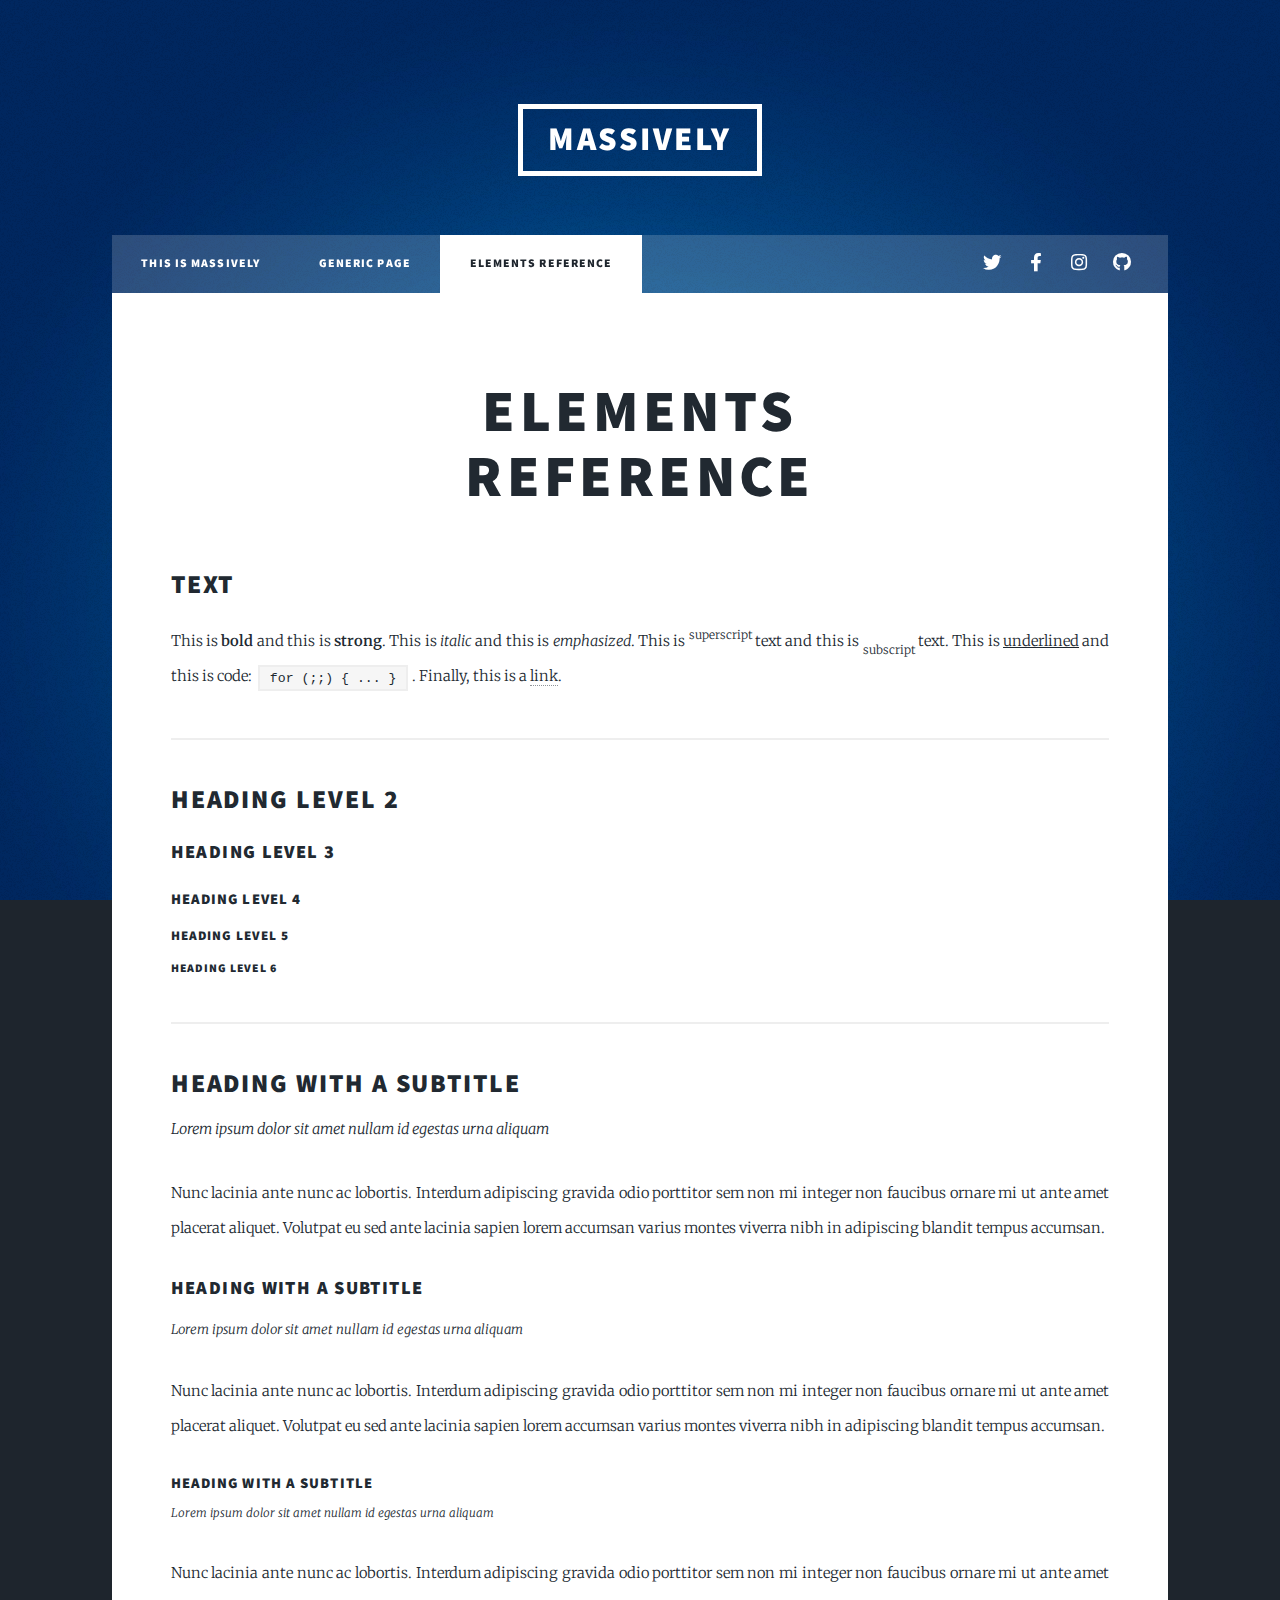
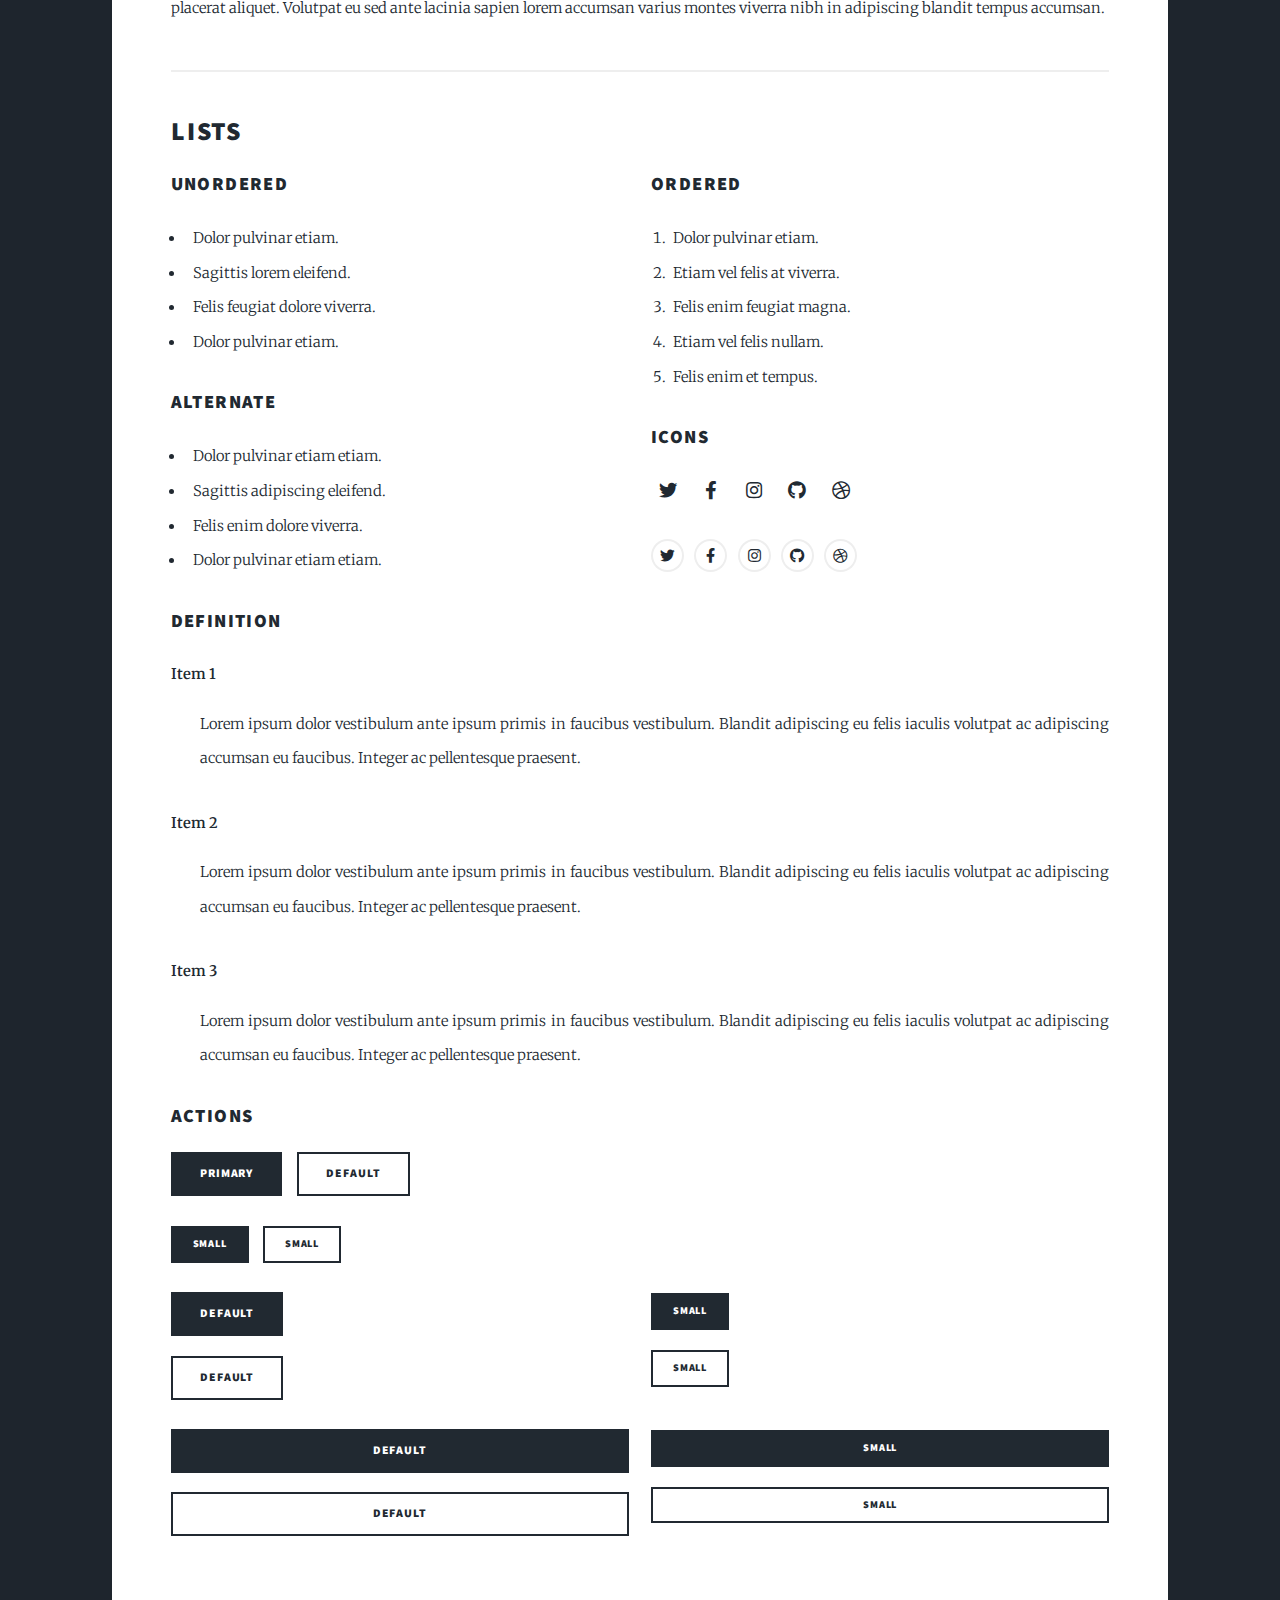
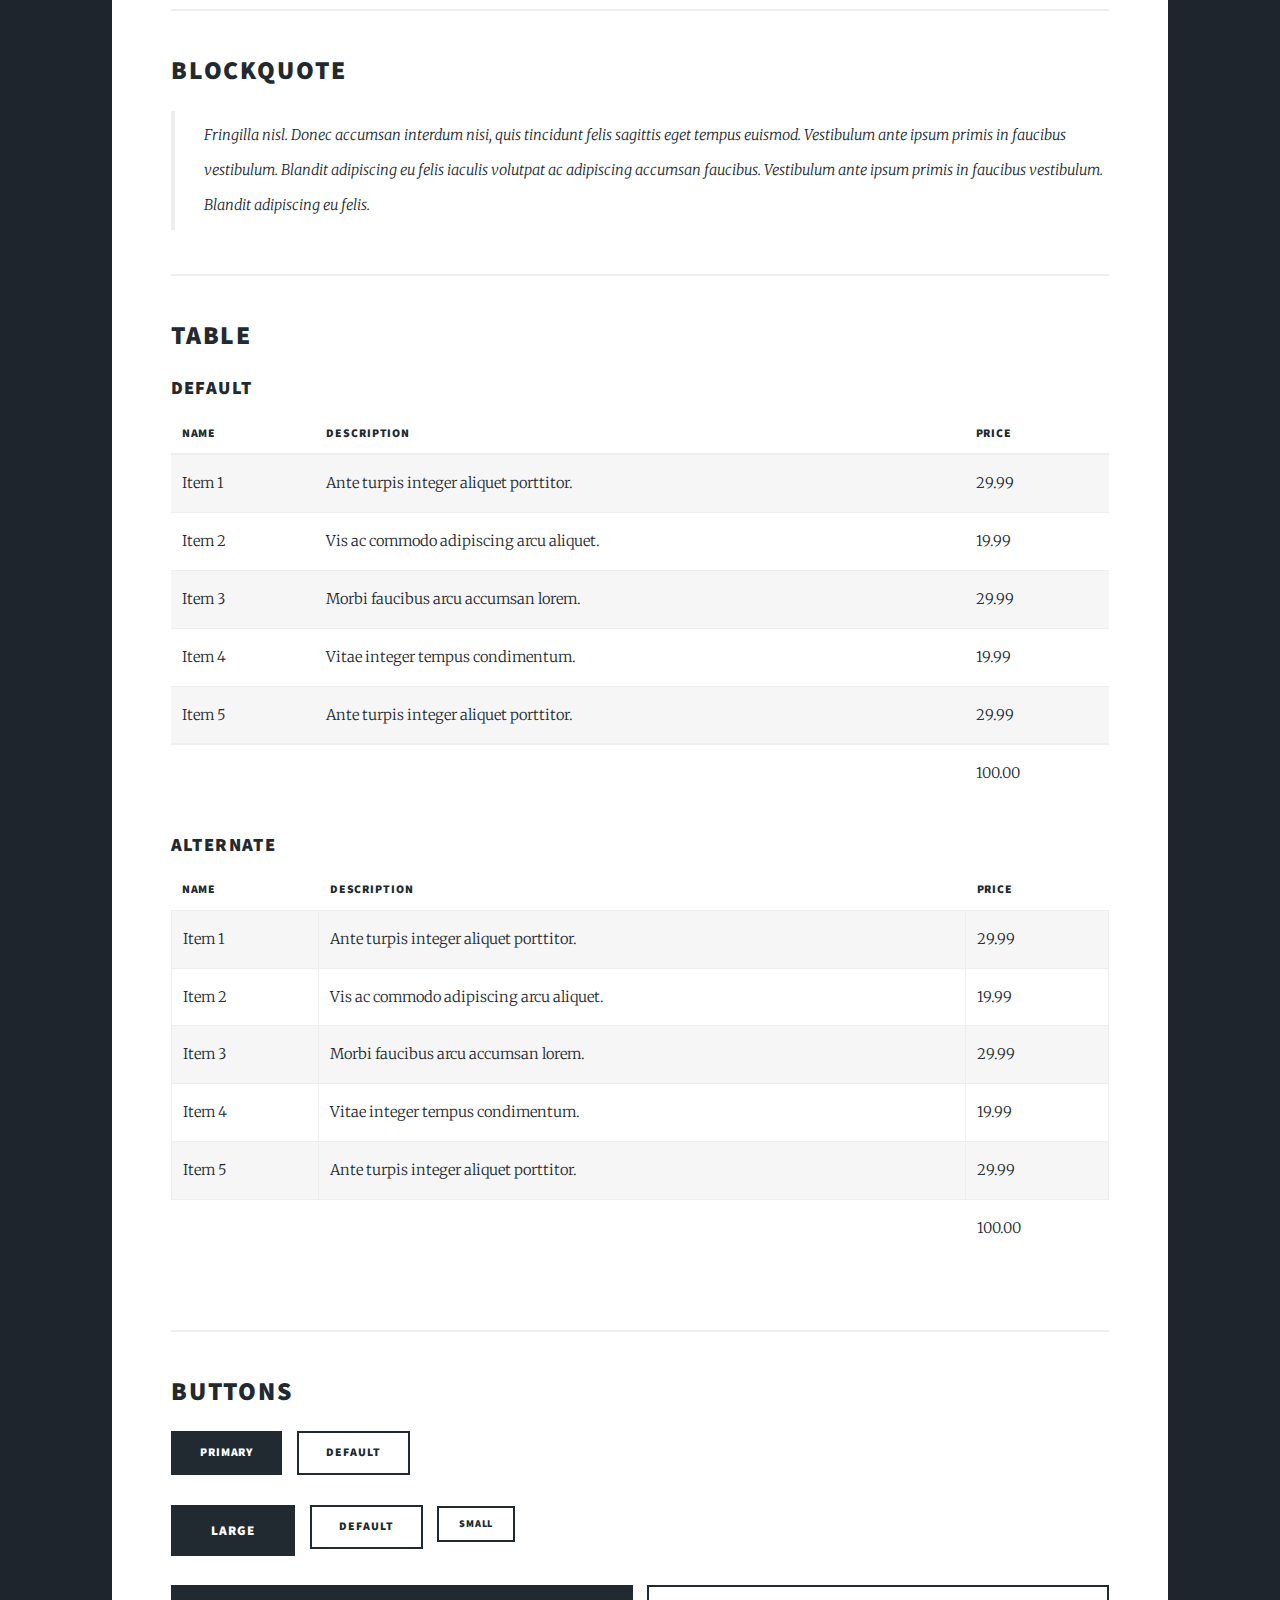
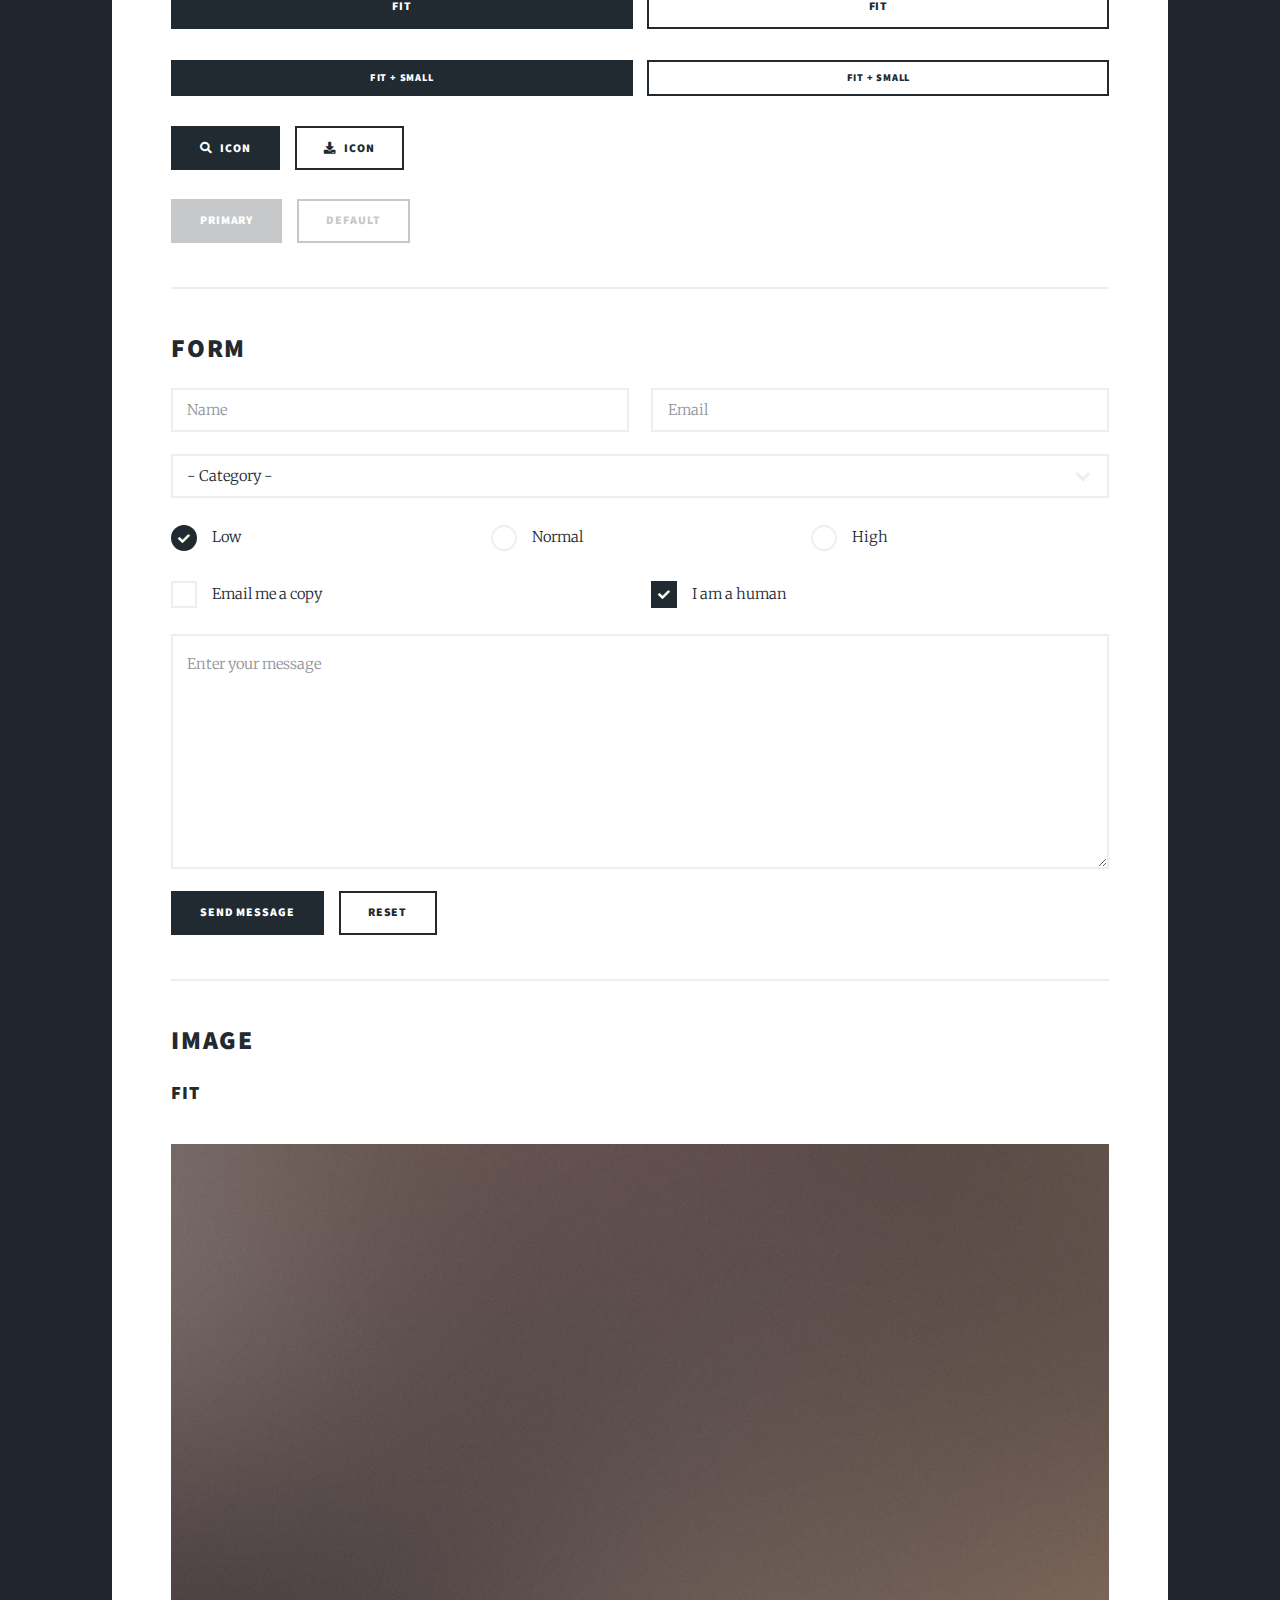
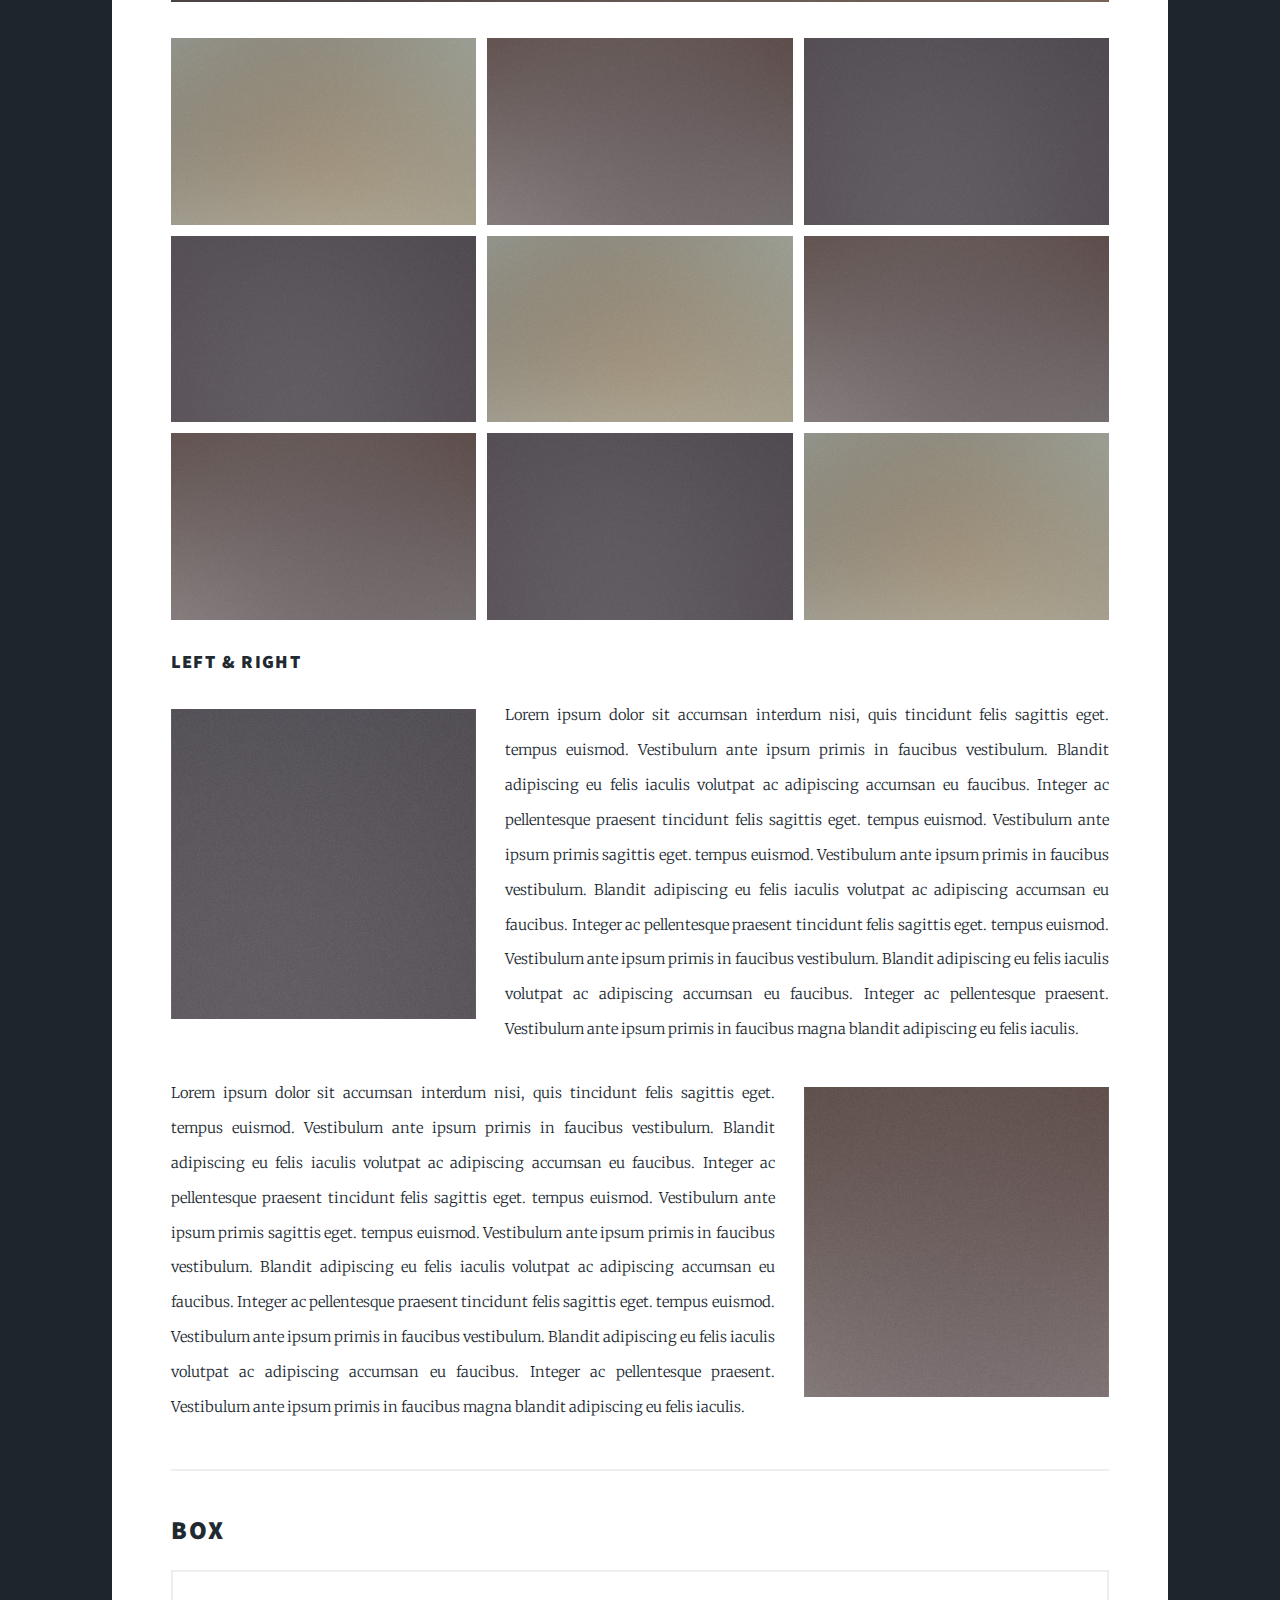
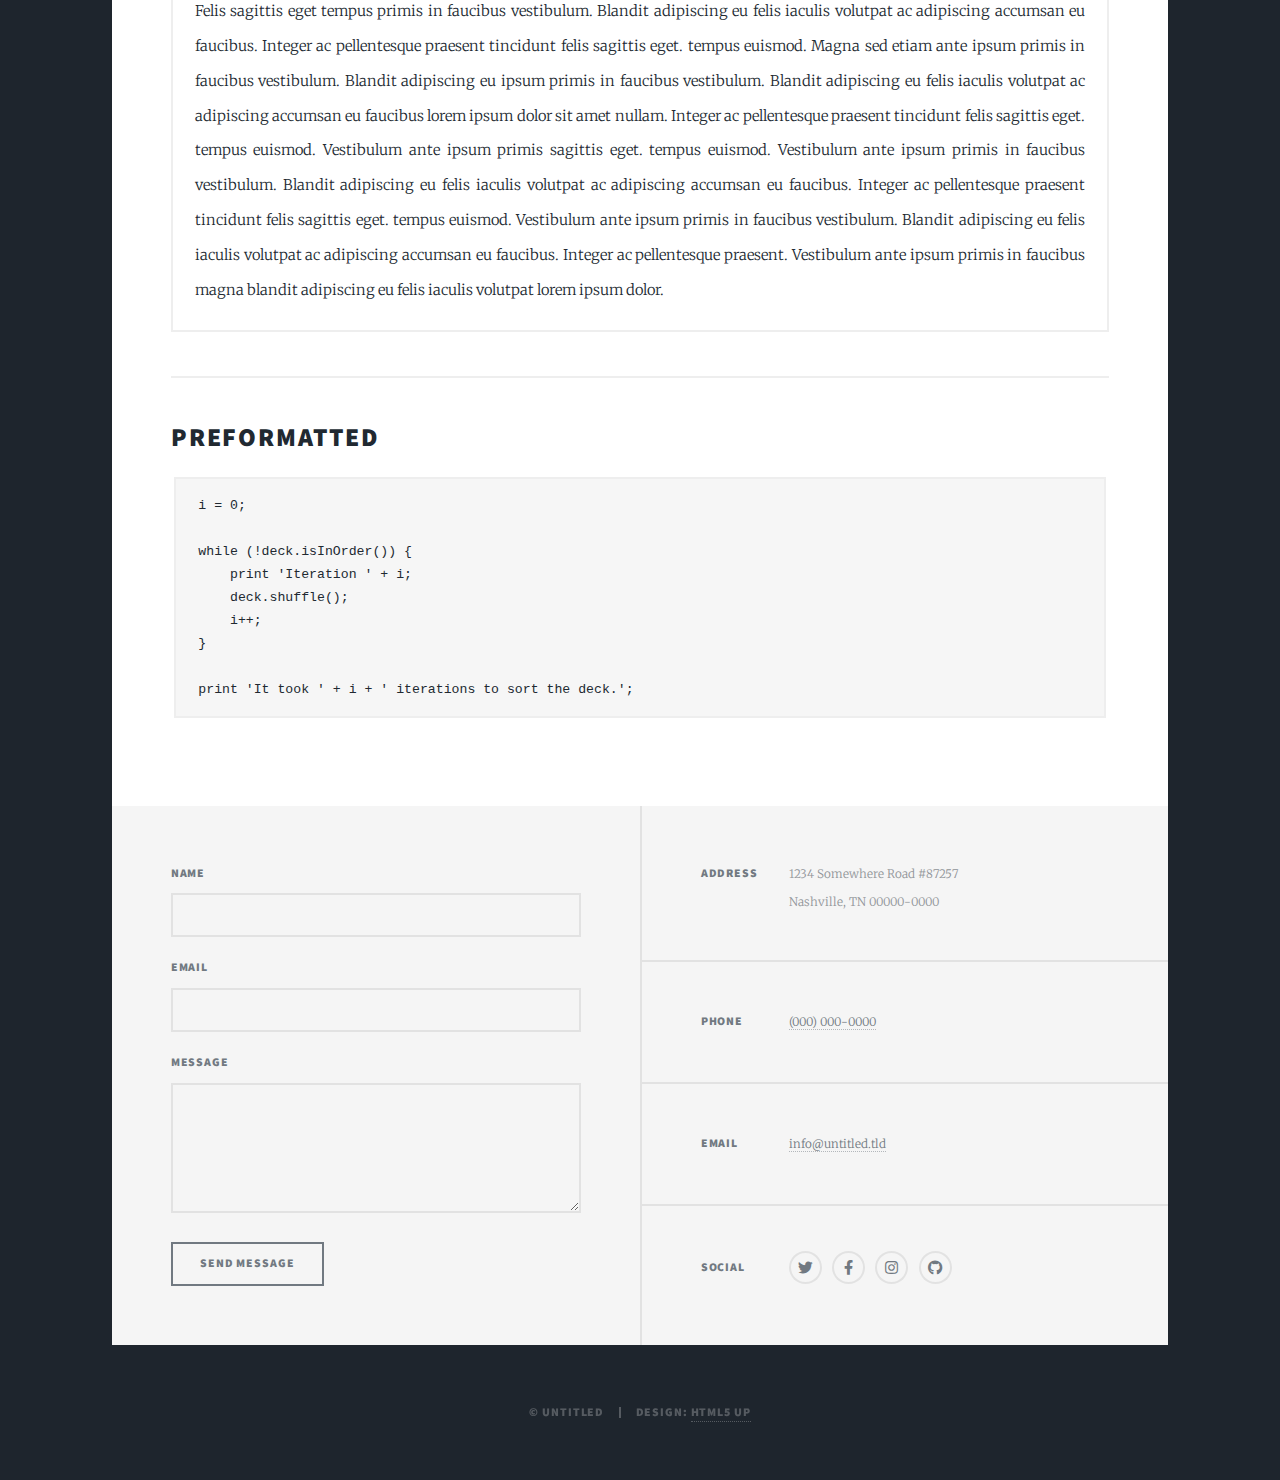
==== commit 6b40f6ad: "Edited HTML Names" ====
--- a/elements.html
+++ b/elements.html
@@ -26,7 +26,7 @@
 					<nav id="nav">
 						<ul class="links">
 							<li><a href="index.html">This is Massively</a></li>
-							<li><a href="generic.html">Generic Page</a></li>
+							<li><a href="about.html">Generic Page</a></li>
 							<li class="active"><a href="elements.html">Elements Reference</a></li>
 						</ul>
 						<ul class="icons">
--- a/assets/css/main.css
+++ b/assets/css/main.css
@@ -3226,7 +3226,7 @@
 		z-index: 1;
 		overflow: hidden;
 	}
-
+		/* Background Image */ 
 		#wrapper > .bg {
 			position: absolute;
 			top: 0;
@@ -3234,7 +3234,7 @@
 			width: 100%;
 			height: 100%;
 			background-color: #212931;
-			background-image: url("../../images/overlay.png"), linear-gradient(0deg, rgba(0, 0, 0, 0.1), rgba(0, 0, 0, 0.1)), url("../../images/bg.jpg");
+			background-image: url("../../images/overlay.png"), linear-gradient(0deg, rgba(0, 0, 0, 0.1), rgba(0, 0, 0, 0.1)), url("../../images/blue.jpg");
 			background-size: auto,								auto,														100% auto;
 			background-position: center,								center,														top center;
 			background-repeat: repeat,								no-repeat,													no-repeat;
